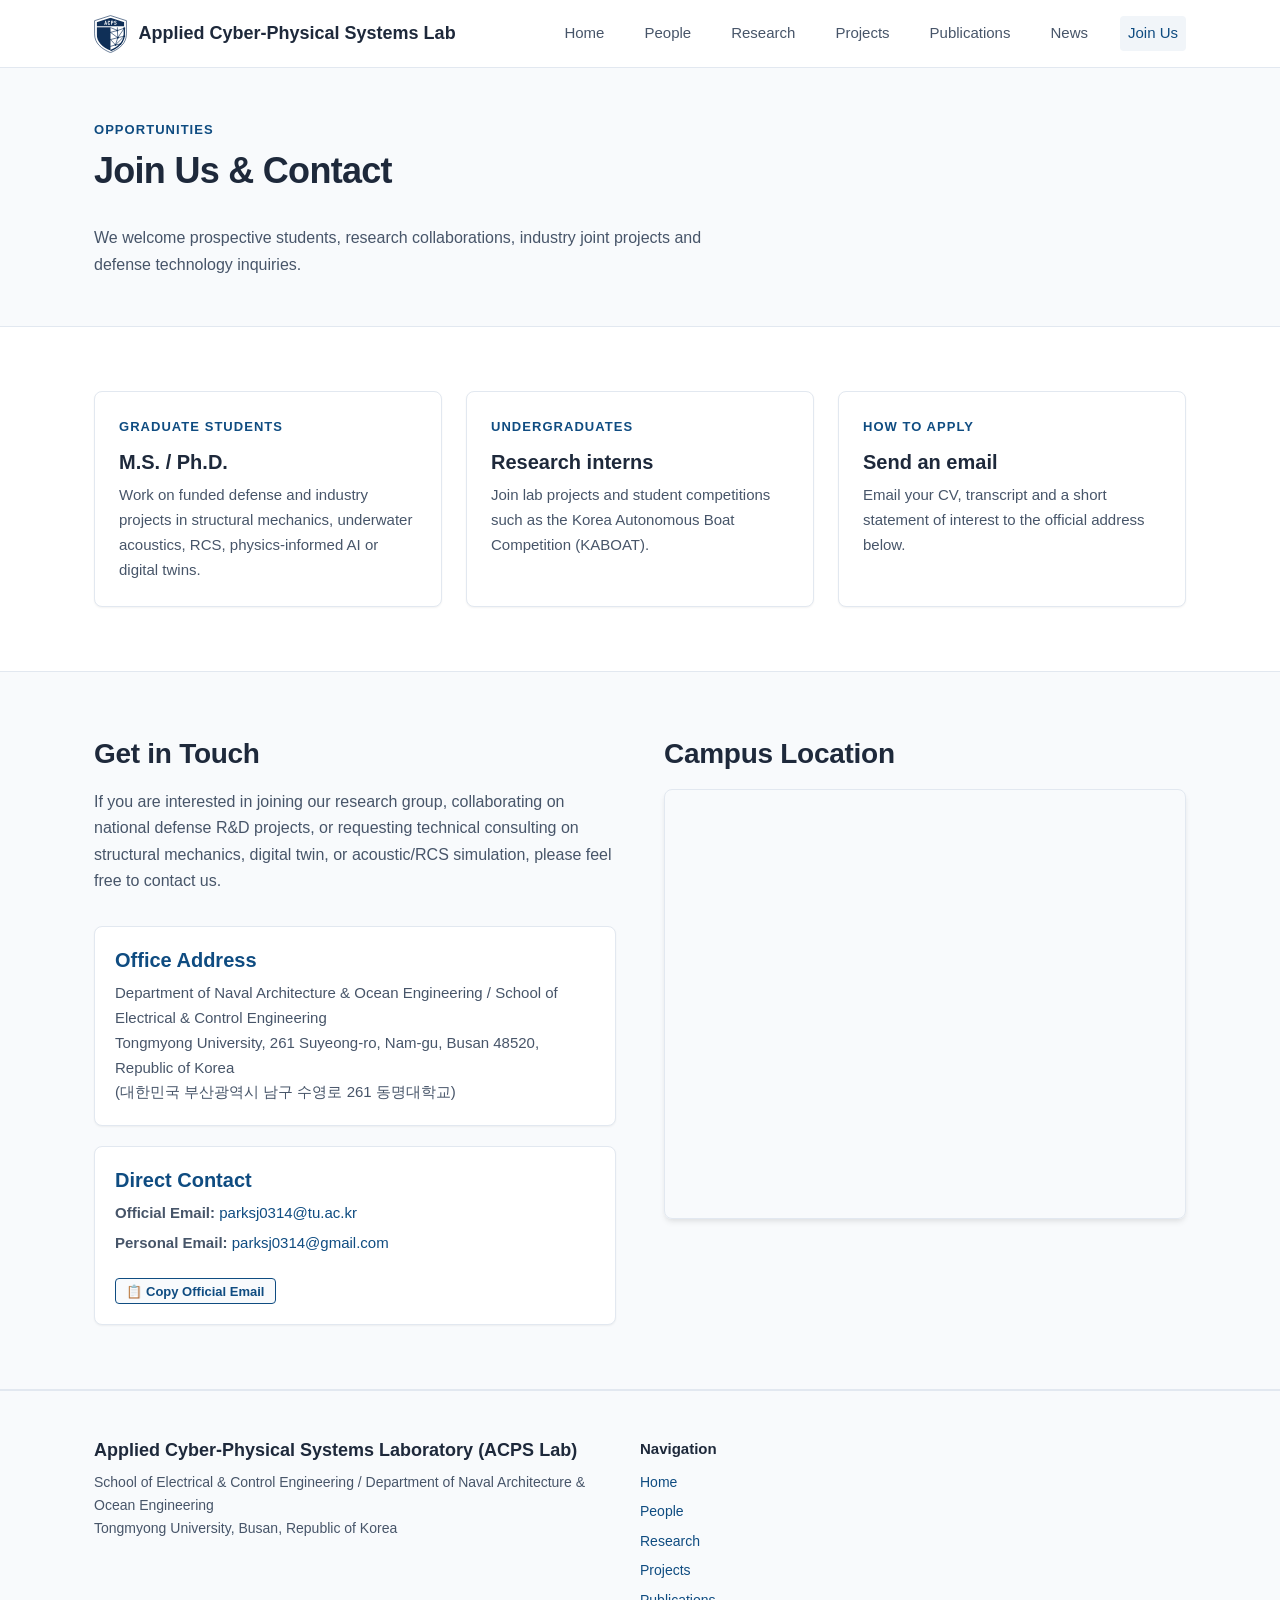
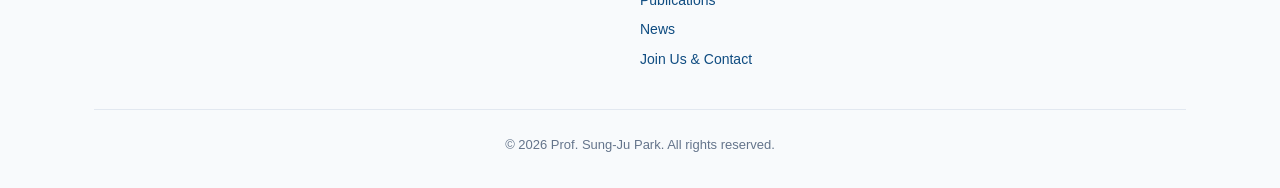
==== contact.html @ ea18226a "Logo: crest with double border and ACPS band over the solid/FE-mesh field Co-Authored-By: Claude Opu" ====
<!DOCTYPE html>
<html lang="ko">
<head>
  <meta charset="UTF-8">
  <meta name="viewport" content="width=device-width, initial-scale=1.0">
  <title>Contact & Directions — Prof. Sung-Ju Park</title>
  <meta name="description" content="Contact information, office location, and inquiry channels for Prof. Sung-Ju Park's laboratory at Tongmyong University.">
  <link rel="stylesheet" href="css/style.css">
  <link rel="icon" href="images/logo-icon.svg" type="image/svg+xml">
</head>
<body data-page="contact">

  <!-- Site Header & Nav -->
  <header class="site-head">
    <div class="site-head-inner">
      <a class="brand" href="index.html">
        <picture><source srcset="images/logo-mark-dark.svg" media="(prefers-color-scheme: dark)"><img class="brand-logo" src="images/logo-mark.svg" alt="ACPS Lab" width="33" height="38"></picture>
        <span class="brand-text">Applied Cyber-Physical Systems Lab</span>
      </a>
      <button class="nav-toggle" aria-label="Toggle navigation">&#9776;</button>
      <nav class="site-nav" aria-label="Main Navigation">
        <a href="index.html">Home</a>
        <a href="people.html">People</a>
        <a href="research.html">Research</a>
        <a href="projects.html">Projects</a>
        <a href="publications.html">Publications</a>
        <a href="news.html">News</a>
        <a href="contact.html">Join Us</a>
      </nav>
    </div>
  </header>

  <!-- Page Banner -->
  <section style="background: var(--bg-soft); padding: 3rem 0; border-bottom: 1px solid var(--rule);">
    <div class="wrap">
      <span class="section-label">Opportunities</span>
      <h1>Join Us &amp; Contact</h1>
      <p style="color: var(--ink-soft); max-width: var(--measure); margin-bottom: 0;">
        We welcome prospective students, research collaborations, industry joint projects and defense technology inquiries.
      </p>
    </div>
  </section>

  <!-- Opportunities -->
  <section class="section">
    <div class="wrap">
      <div class="grid-3">
        <div class="card" style="padding: 1.5rem;">
          <span class="section-label">Graduate students</span>
          <h3 style="margin: 0.25rem 0 0.5rem;">M.S. / Ph.D.</h3>
          <p style="color: var(--ink-soft); font-size: 0.9375rem; margin: 0;">Work on funded defense and industry projects in structural mechanics, underwater acoustics, RCS, physics-informed AI or digital twins.</p>
        </div>
        <div class="card" style="padding: 1.5rem;">
          <span class="section-label">Undergraduates</span>
          <h3 style="margin: 0.25rem 0 0.5rem;">Research interns</h3>
          <p style="color: var(--ink-soft); font-size: 0.9375rem; margin: 0;">Join lab projects and student competitions such as the Korea Autonomous Boat Competition (KABOAT).</p>
        </div>
        <div class="card" style="padding: 1.5rem;">
          <span class="section-label">How to apply</span>
          <h3 style="margin: 0.25rem 0 0.5rem;">Send an email</h3>
          <p style="color: var(--ink-soft); font-size: 0.9375rem; margin: 0;">Email your CV, transcript and a short statement of interest to the official address below.</p>
        </div>
      </div>
    </div>
  </section>

  <!-- Main Contact Information -->
  <section class="section section-tint">
    <div class="wrap">
      <div class="grid-2" style="gap: 3rem; align-items: flex-start;">
        <div>
          <h2>Get in Touch</h2>
          <p style="color: var(--ink-soft);">
            If you are interested in joining our research group, collaborating on national defense R&D projects, or requesting technical consulting on structural mechanics, digital twin, or acoustic/RCS simulation, please feel free to contact us.
          </p>

          <div style="margin-top: 2rem; display: flex; flex-direction: column; gap: 1.25rem;">
            <div class="card" style="padding: 1.25rem;">
              <h3 style="color: var(--accent); margin-bottom: 0.5rem;">Office Address</h3>
              <p style="margin-bottom: 0; color: var(--ink-soft); font-size: 0.9375rem;">
                Department of Naval Architecture & Ocean Engineering / School of Electrical & Control Engineering<br>
                Tongmyong University, 261 Suyeong-ro, Nam-gu, Busan 48520, Republic of Korea<br>
                (대한민국 부산광역시 남구 수영로 261 동명대학교)
              </p>
            </div>

            <div class="card" style="padding: 1.25rem;">
              <h3 style="color: var(--accent); margin-bottom: 0.5rem;">Direct Contact</h3>
              <p style="margin-bottom: 0.35rem; font-size: 0.9375rem; color: var(--ink-soft);">
                <strong>Official Email:</strong> <a href="mailto:parksj0314@tu.ac.kr">parksj0314@tu.ac.kr</a>
              </p>
              <p style="margin-bottom: 0.35rem; font-size: 0.9375rem; color: var(--ink-soft);">
                <strong>Personal Email:</strong> <a href="mailto:parksj0314@gmail.com">parksj0314@gmail.com</a>
              </p>
              <div class="scholar-links">
                <button type="button" class="scholar-badge copy-email-btn" data-copy-email="parksj0314@tu.ac.kr" style="cursor: pointer; border: 1px solid var(--accent); color: var(--accent) !important;">📋 Copy Official Email</button>
              </div>
            </div>
          </div>
        </div>

        <div>
          <h2>Campus Location</h2>
          <div style="border-radius: var(--radius); overflow: hidden; border: 1px solid var(--rule); box-shadow: var(--shadow);">
            <iframe title="Tongmyong University Location Map" src="https://maps.google.com/maps?q=Tongmyong%20University%2C%20Busan&output=embed" width="100%" height="420" style="border:0;" allowfullscreen="" loading="lazy" referrerpolicy="no-referrer-when-downgrade"></iframe>
          </div>
        </div>
      </div>
    </div>
  </section>

  <!-- Site Footer -->
  <footer class="site-foot">
    <div class="wrap">
      <div class="foot-inner">
        <div class="foot-brand">
          <h3>Applied Cyber-Physical Systems Laboratory (ACPS Lab)</h3>
          <p>School of Electrical & Control Engineering / Department of Naval Architecture & Ocean Engineering<br>Tongmyong University, Busan, Republic of Korea</p>
        </div>
        <div class="foot-links">
          <h4>Navigation</h4>
          <ul>
            <li><a href="index.html">Home</a></li>
            <li><a href="people.html">People</a></li>
            <li><a href="research.html">Research</a></li>
            <li><a href="projects.html">Projects</a></li>
            <li><a href="publications.html">Publications</a></li>
            <li><a href="news.html">News</a></li>
            <li><a href="contact.html">Join Us &amp; Contact</a></li>
          </ul>
        </div>
      </div>
      <div class="foot-copy">
        &copy; 2026 Prof. Sung-Ju Park. All rights reserved.
      </div>
    </div>
  </footer>

  <script src="js/main.js"></script>
</body>
</html>
---- css/style.css ----
/* ==========================================================================
   Prof. Sung-Ju Park — Academic Portfolio & Research Lab Website
   Department of Electrical & Control Engineering / Naval Architecture & Ocean Engineering
   Tongmyong University
   ========================================================================== */

:root {
  color-scheme: light dark;

  /* Typography */
  --font-sans: -apple-system, BlinkMacSystemFont, "Segoe UI", Roboto, "Helvetica Neue", "Malgun Gothic", "Noto Sans KR", sans-serif;
  --font-mono: SFMono-Regular, Consolas, "Liberation Mono", Menlo, monospace;

  /* Colors - Light Theme */
  --ink: #1e293b;
  --ink-soft: #475569;
  --ink-faint: #64748b;

  --accent: #0f4c81;        /* Oceanic Deep Navy */
  --accent-hover: #032b53;
  --accent-light: #2563eb;
  --accent-bg: #eff6ff;

  --teal: #0d9488;          /* Tech / Digital Twin Teal */
  --teal-bg: #f0fdf4;

  --gold: #d97706;          /* Award Gold */
  --gold-bg: #fffbeb;

  --bg: #ffffff;
  --bg-soft: #f8fafc;
  --bg-inset: #f1f5f9;
  --rule: #e2e8f0;

  /* Dimensions */
  --wide: 1140px;
  --measure: 72ch;
  --radius: 8px;
  --nav-h: 68px;

  /* Elevation */
  --shadow-sm: 0 1px 2px 0 rgba(0, 0, 0, 0.05);
  --shadow: 0 4px 6px -1px rgba(0, 0, 0, 0.08), 0 2px 4px -1px rgba(0, 0, 0, 0.04);
  --shadow-lg: 0 10px 15px -3px rgba(0, 0, 0, 0.1), 0 4px 6px -2px rgba(0, 0, 0, 0.05);
  --transition: all 0.2s cubic-bezier(0.4, 0, 0.2, 1);
}

@media (prefers-color-scheme: dark) {
  :root {
    --ink: #f1f5f9;
    --ink-soft: #cbd5e1;
    --ink-faint: #94a3b8;

    --accent: #38bdf8;
    --accent-hover: #7dd3fc;
    --accent-light: #60a5fa;
    --accent-bg: #0c4a6e;

    --teal: #2dd4bf;
    --teal-bg: #042f2e;

    --gold: #fbbf24;
    --gold-bg: #451a03;

    --bg: #0f172a;
    --bg-soft: #1e293b;
    --bg-inset: #334155;
    --rule: #334155;

    --shadow-sm: 0 1px 2px 0 rgba(0, 0, 0, 0.3);
    --shadow: 0 4px 6px -1px rgba(0, 0, 0, 0.3);
    --shadow-lg: 0 10px 25px -5px rgba(0, 0, 0, 0.4);
  }
}

/* Base Reset */
*, *::before, *::after { box-sizing: border-box; }
html { scroll-behavior: smooth; }

body {
  margin: 0;
  font-family: var(--font-sans);
  font-size: 1rem;
  line-height: 1.65;
  color: var(--ink);
  background-color: var(--bg);
  -webkit-font-smoothing: antialiased;
}

img, video { max-width: 100%; height: auto; display: block; }
a { color: var(--accent); text-decoration: none; transition: var(--transition); }
a:hover { color: var(--accent-hover); text-decoration: underline; }

h1, h2, h3, h4, h5, h6 {
  color: var(--ink);
  line-height: 1.3;
  margin-top: 0;
  font-weight: 700;
}

h1 { font-size: 2.25rem; letter-spacing: -0.02em; }
h2 { font-size: 1.75rem; letter-spacing: -0.01em; margin-bottom: 1rem; }
h3 { font-size: 1.25rem; margin-bottom: 0.5rem; }

p { margin-top: 0; margin-bottom: 1rem; }

/* Layout Containers */
.wrap {
  width: 100%;
  max-width: var(--wide);
  margin-left: auto;
  margin-right: auto;
  padding-left: 1.5rem;
  padding-right: 1.5rem;
}

.section {
  padding: 4rem 0;
  border-bottom: 1px solid var(--rule);
}

.section-tint {
  background-color: var(--bg-soft);
}

.section-head {
  margin-bottom: 2.5rem;
}

.section-label {
  display: inline-block;
  font-size: 0.8125rem;
  font-weight: 700;
  text-transform: uppercase;
  letter-spacing: 0.08em;
  color: var(--accent);
  margin-bottom: 0.5rem;
}

/* Header & Navigation */
.site-head {
  position: sticky;
  top: 0;
  z-index: 100;
  background-color: rgba(255, 255, 255, 0.9);
  backdrop-filter: blur(10px);
  border-bottom: 1px solid var(--rule);
  height: var(--nav-h);
  display: flex;
  align-items: center;
}

@media (prefers-color-scheme: dark) {
  .site-head {
    background-color: rgba(15, 23, 42, 0.9);
  }
}

.site-head-inner {
  display: flex;
  align-items: center;
  justify-content: space-between;
  width: 100%;
  max-width: var(--wide);
  margin: 0 auto;
  padding: 0 1.5rem;
}

.brand {
  display: flex;
  align-items: center;
  gap: 0.75rem;
  font-weight: 700;
  font-size: 1.125rem;
  color: var(--ink);

  text-decoration: none !important;
}

.brand-badge {
  background: linear-gradient(135deg, #0f4c81, #0d9488);
  color: #ffffff;
  padding: 0.2rem 0.5rem;
  border-radius: 4px;
  font-size: 0.75rem;
  font-weight: 800;
  letter-spacing: 0.05em;
}

.brand-sub {
  font-size: 0.875rem;
  color: var(--ink-soft);
  font-weight: 500;
}

.site-nav {
  display: flex;
  gap: 1.5rem;
  align-items: center;
}

.site-nav a {
  color: var(--ink-soft);
  font-weight: 500;
  font-size: 0.9375rem;
  padding: 0.35rem 0.5rem;
  border-radius: 4px;
}

.site-nav a:hover,
.site-nav a.active {
  color: var(--accent);
  background-color: var(--bg-inset);
  text-decoration: none;
}

.nav-toggle {
  display: none;
  background: none;
  border: none;
  font-size: 1.5rem;
  color: var(--ink);
  cursor: pointer;
}

/* Hero Section */
.hero {
  background: linear-gradient(135deg, #0f172a 0%, #0f4c81 50%, #032b53 100%);
  color: #ffffff;
  padding: 4.5rem 0 3.5rem;
  position: relative;
  overflow: hidden;
}

.hero-inner {
  display: grid;
  grid-template-columns: 240px 1fr;
  gap: 3rem;
  align-items: center;
}

.hero-avatar {
  width: 220px;
  height: 280px;
  border-radius: 12px;
  object-fit: cover;
  box-shadow: 0 10px 25px rgba(0,0,0,0.3);
  border: 4px solid rgba(255,255,255,0.2);
}

.hero-eyebrow {
  color: #38bdf8;
  font-weight: 600;
  font-size: 0.9375rem;
  margin-bottom: 0.5rem;
  letter-spacing: 0.03em;
}

.hero h1 {
  color: #ffffff;
  font-size: 2.5rem;
  margin-bottom: 0.5rem;
}

.hero-subtitle {
  font-size: 1.25rem;
  color: #94a3b8;
  font-weight: 500;
  margin-bottom: 1.25rem;
}

.hero-lede {
  font-size: 1.0625rem;
  color: #cbd5e1;
  line-height: 1.7;
  margin-bottom: 1.5rem;
  max-width: var(--measure);
}

.hero-tags {
  display: flex;
  flex-wrap: wrap;
  gap: 0.5rem;
  margin-bottom: 1.75rem;
}

.hero-tag {
  background: rgba(255, 255, 255, 0.12);
  color: #e2e8f0;
  border: 1px solid rgba(255, 255, 255, 0.2);
  padding: 0.25rem 0.75rem;
  border-radius: 20px;
  font-size: 0.8125rem;
  font-weight: 500;
  backdrop-filter: blur(4px);
}

/* Sponsor & Funding Wall */
.sponsor-grid {
  display: flex;
  flex-wrap: wrap;
  gap: 0.85rem;
  justify-content: center;
  align-items: center;
  margin-top: 1.5rem;
}

.sponsor-badge {
  background: var(--bg-soft);
  border: 1px solid var(--rule);
  color: var(--ink-soft);
  padding: 0.5rem 1rem;
  border-radius: 6px;
  font-size: 0.875rem;
  font-weight: 600;
  box-shadow: var(--shadow-sm);
  transition: var(--transition);
}

.sponsor-badge:hover {
  border-color: var(--accent);
  color: var(--accent);
  transform: translateY(-2px);
}

.hero-actions {
  display: flex;
  gap: 1rem;
}

/* Buttons */
.btn {
  display: inline-flex;
  align-items: center;
  gap: 0.5rem;
  background-color: var(--accent);
  color: #ffffff !important;
  font-weight: 600;
  font-size: 0.9375rem;
  padding: 0.625rem 1.25rem;
  border-radius: 6px;
  box-shadow: var(--shadow-sm);
  transition: var(--transition);
  border: none;
  cursor: pointer;
  text-decoration: none !important;
}

.btn:hover {
  background-color: var(--accent-hover);
  transform: translateY(-1px);
  box-shadow: var(--shadow);
}

.btn-teal {
  background-color: var(--teal);
}

.btn-teal:hover {
  background-color: #0f766e;
}

.btn-ghost {
  background-color: transparent;
  color: var(--ink) !important;
  border: 1px solid var(--rule);
}

.btn-ghost:hover {
  background-color: var(--bg-inset);
}

.hero .btn-ghost {
  color: #ffffff !important;
  border-color: rgba(255, 255, 255, 0.3);
}

.hero .btn-ghost:hover {
  background-color: rgba(255, 255, 255, 0.1);
}

/* Stats Counter */
.stats-grid {
  display: grid;
  grid-template-columns: repeat(4, 1fr);
  gap: 1.5rem;
  margin-top: 1rem;
}

.stat-card {
  background-color: var(--bg);
  border: 1px solid var(--rule);
  padding: 1.25rem;
  border-radius: var(--radius);
  text-align: center;
  box-shadow: var(--shadow-sm);
  transition: var(--transition);
}

.stat-card:hover {
  transform: translateY(-2px);
  box-shadow: var(--shadow);
}

.stat-val {
  font-size: 2.25rem;
  font-weight: 800;
  color: var(--accent);
  line-height: 1;
  margin-bottom: 0.5rem;
}

.stat-lbl {
  font-size: 0.875rem;
  color: var(--ink-soft);
  font-weight: 500;
}

/* Grid & Cards */
.grid-2 { display: grid; grid-template-columns: repeat(2, 1fr); gap: 1.5rem; }
.grid-3 { display: grid; grid-template-columns: repeat(3, 1fr); gap: 1.5rem; }

.card {
  background-color: var(--bg);
  border: 1px solid var(--rule);
  border-radius: var(--radius);
  overflow: hidden;
  box-shadow: var(--shadow-sm);
  transition: var(--transition);
  display: flex;
  flex-direction: column;
}

.card:hover {
  transform: translateY(-3px);
  box-shadow: var(--shadow-lg);
  border-color: var(--accent-light);
}

.card-media {
  height: 200px;
  overflow: hidden;
  background-color: var(--bg-inset);
  position: relative;
}

.card-media img {
  width: 100%;
  height: 100%;
  object-fit: cover;
  transition: transform 0.4s ease;
}

.card:hover .card-media img {
  transform: scale(1.04);
}

.card-body {
  padding: 1.5rem;
  display: flex;
  flex-direction: column;
  flex: 1;
}

.card-body h3 {
  font-size: 1.15rem;
  margin-bottom: 0.75rem;
}

.card-body p {
  color: var(--ink-soft);
  font-size: 0.9375rem;
  flex: 1;
  margin-bottom: 1rem;
}

.card-more {
  font-weight: 600;
  font-size: 0.875rem;
  color: var(--accent);
  margin-top: auto;
}

/* Badges */
.badge {
  display: inline-flex;
  align-items: center;
  gap: 0.25rem;
  padding: 0.25rem 0.6rem;
  border-radius: 4px;
  font-size: 0.75rem;
  font-weight: 700;
  letter-spacing: 0.03em;
  line-height: 1;
}

/* Journal Index Badges */
.badge-scie { background-color: #dbeafe; color: #1d4ed8; border: 1px solid #93c5fd; }
.badge-scopus { background-color: #f3e8ff; color: #6b21a8; border: 1px solid #d8b4fe; }
.badge-kci { background-color: #e0e7ff; color: #3730a3; border: 1px solid #a5b4fc; }
.badge-patent { background-color: #fef3c7; color: #92400e; border: 1px solid #fde68a; }
.badge-award { background-color: #fee2e2; color: #991b1b; border: 1px solid #fca5a5; }

/* Project Status Badges (High Contrast) */
.badge-ongoing { background-color: #dcfce7; color: #15803d; border: 1px solid #86efac; box-shadow: 0 0 0 1px rgba(34, 197, 94, 0.2); }
.badge-completed { background-color: #f1f5f9; color: #475569; border: 1px solid #cbd5e1; }

/* Project Role Badges */
.badge-pi { background-color: #fef3c7; color: #b45309; border: 1px solid #fcd34d; }
.badge-copi { background-color: #e0f2fe; color: #0369a1; border: 1px solid #7dd3fc; }
.badge-defense { background-color: #ecfdf5; color: #047857; border: 1px solid #a7f3d0; }

@media (prefers-color-scheme: dark) {
  .badge-scie { background-color: #1e3a8a; color: #bfdbfe; border-color: #2563eb; }
  .badge-scopus { background-color: #581c87; color: #e9d5ff; border-color: #7e22ce; }
  .badge-kci { background-color: #312e81; color: #c7d2fe; border-color: #4338ca; }
  .badge-patent { background-color: #78350f; color: #fde68a; border-color: #b45309; }
  .badge-award { background-color: #7f1d1d; color: #fecaca; border-color: #dc2626; }

  .badge-ongoing { background-color: #14532d; color: #86efac; border-color: #22c55e; }
  .badge-completed { background-color: #334155; color: #cbd5e1; border-color: #475569; }

  .badge-pi { background-color: #78350f; color: #fef3c7; border-color: #d97706; }
  .badge-copi { background-color: #075985; color: #e0f2fe; border-color: #0284c7; }
  .badge-defense { background-color: #064e3b; color: #a7f3d0; border-color: #059669; }
}

/* Filter Controls & Search */
.filter-bar {
  display: flex;
  flex-wrap: wrap;
  gap: 0.5rem;
  margin-bottom: 2rem;
  align-items: center;
}

.filter-btn {
  background-color: var(--bg-soft);
  border: 1px solid var(--rule);
  color: var(--ink-soft);
  font-size: 0.875rem;
  font-weight: 600;
  padding: 0.5rem 1rem;
  border-radius: 9999px;
  cursor: pointer;
  transition: var(--transition);
}

.filter-btn:hover,
.filter-btn.active {
  background-color: var(--accent);
  color: #ffffff;
  border-color: var(--accent);
}

.search-box {
  width: 100%;
  max-width: 380px;
  margin-left: auto;
  position: relative;
}

.search-input {
  width: 100%;
  padding: 0.55rem 1rem;
  border-radius: 9999px;
  border: 1px solid var(--rule);
  background-color: var(--bg);
  color: var(--ink);
  font-size: 0.875rem;
}

.search-input:focus {
  outline: none;
  border-color: var(--accent);
  box-shadow: 0 0 0 3px rgba(37, 99, 235, 0.15);
}

/* Publications List */
.pub-list {
  display: flex;
  flex-direction: column;
  gap: 1.25rem;
}

.pub-item {
  background-color: var(--bg);
  border: 1px solid var(--rule);
  border-radius: var(--radius);
  padding: 1.25rem 1.5rem;
  transition: var(--transition);
  position: relative;
}

.pub-item:hover {
  border-color: var(--accent-light);
  box-shadow: var(--shadow);
}

.pub-title {
  font-size: 1.0625rem;
  font-weight: 700;
  margin-bottom: 0.35rem;
  line-height: 1.4;
}

.pub-authors {
  font-size: 0.9375rem;
  color: var(--ink-soft);
  margin-bottom: 0.35rem;
}

.pub-authors strong {
  color: var(--accent);
  font-weight: 700;
}

.pub-journal {
  font-size: 0.875rem;
  color: var(--ink-faint);
  font-style: italic;
  display: flex;
  align-items: center;
  gap: 0.75rem;
  flex-wrap: wrap;
}

.pub-links {
  margin-top: 0.5rem;
  display: flex;
  gap: 0.75rem;
}

.pub-link {
  font-size: 0.8125rem;
  font-weight: 600;
  color: var(--accent);
  background-color: var(--bg-inset);
  padding: 0.15rem 0.5rem;
  border-radius: 4px;
}

/* Projects Table / Cards */
.project-list {
  display: flex;
  flex-direction: column;
  gap: 1rem;
}

.project-card {
  background-color: var(--bg);
  border: 1px solid var(--rule);
  border-left: 4px solid var(--accent);
  padding: 1.25rem 1.5rem;
  border-radius: var(--radius);
  transition: var(--transition);
}

.project-card:hover {
  box-shadow: var(--shadow);
}

.project-header {
  display: flex;
  justify-content: space-between;
  align-items: flex-start;
  gap: 1rem;
  margin-bottom: 0.5rem;
}

.project-title {
  font-size: 1.0625rem;
  font-weight: 700;
}

.project-meta {
  font-size: 0.875rem;
  color: var(--ink-soft);
  display: flex;
  gap: 1.5rem;
  flex-wrap: wrap;
}

/* Timeline & Profile */
.timeline {
  position: relative;
  padding-left: 1.5rem;
  border-left: 2px solid var(--rule);
  margin-top: 1.5rem;
}

.timeline-item {
  position: relative;
  margin-bottom: 1.75rem;
}

.timeline-item::before {
  content: "";
  position: absolute;
  left: calc(-1.5rem - 5px);
  top: 0.35rem;
  width: 8px;
  height: 8px;
  border-radius: 50%;
  background-color: var(--accent);
}

.timeline-date {
  font-size: 0.8125rem;
  font-weight: 700;
  color: var(--accent);
  margin-bottom: 0.25rem;
}

.timeline-title {
  font-size: 1.0625rem;
  font-weight: 700;
  margin-bottom: 0.25rem;
}

.timeline-desc {
  font-size: 0.9375rem;
  color: var(--ink-soft);
}

/* Footer */
.site-foot {
  background-color: var(--bg-soft);
  border-top: 1px solid var(--rule);
  padding: 3rem 0 2rem;
  color: var(--ink-soft);
  font-size: 0.875rem;
}

.foot-inner {
  display: grid;
  grid-template-columns: 2fr 1fr 1fr;
  gap: 2.5rem;
  margin-bottom: 2rem;
}

.foot-brand h3 {
  font-size: 1.125rem;
  margin-bottom: 0.5rem;
  color: var(--ink);
}

.foot-links h4 {
  font-size: 0.9375rem;
  margin-bottom: 0.75rem;
  color: var(--ink);
}

.foot-links ul {
  list-style: none;
  padding: 0;
  margin: 0;
}

.foot-links li {
  margin-bottom: 0.4rem;
}

.foot-copy {
  border-top: 1px solid var(--rule);
  padding-top: 1.5rem;
  text-align: center;
  color: var(--ink-faint);
  font-size: 0.8125rem;
}

/* Responsive Queries */
@media (max-width: 900px) {
  .hero-inner {
    grid-template-columns: 1fr;
    text-align: center;
    justify-items: center;
  }
  .hero-avatar {
    width: 180px;
    height: 230px;
  }
  .hero-actions {
    justify-content: center;
  }
  .stats-grid {
    grid-template-columns: repeat(2, 1fr);
  }
  .grid-2, .grid-3 {
    grid-template-columns: 1fr;
  }
  .foot-inner {
    grid-template-columns: 1fr;
  }
}

@media (max-width: 640px) {
  .site-nav {
    display: none;
    position: absolute;
    top: var(--nav-h);
    left: 0;
    width: 100%;
    background-color: var(--bg);
    border-bottom: 1px solid var(--rule);
    flex-direction: column;
    padding: 1rem 1.5rem;
    box-shadow: var(--shadow-lg);
  }
  .site-nav.open {
    display: flex;
  }
  .nav-toggle {
    display: block;
  }
  .filter-bar {
    flex-direction: column;
    align-items: stretch;
  }
  .search-box {
    max-width: 100%;
  }
}

/* Academic Profile & Scholar Badges (SMI Lab Inspired) */
.scholar-links {
  display: flex;
  flex-wrap: wrap;
  gap: 0.5rem;
  margin-top: 1rem;
}

.scholar-badge {
  display: inline-flex;
  align-items: center;
  gap: 0.35rem;
  background-color: var(--bg-soft);
  border: 1px solid var(--rule);
  color: var(--ink-soft) !important;
  font-size: 0.8125rem;
  font-weight: 600;
  padding: 0.3rem 0.65rem;
  border-radius: 4px;
  transition: var(--transition);
}

.scholar-badge:hover {
  background-color: var(--accent-bg);
  border-color: var(--accent-light);
  color: var(--accent) !important;
  text-decoration: none !important;
}

.lab-statement-box {
  background: linear-gradient(135deg, var(--bg-soft) 0%, var(--bg-inset) 100%);
  border-left: 4px solid var(--accent);
  padding: 1.5rem 1.75rem;
  border-radius: var(--radius);
  margin-bottom: 2rem;
  box-shadow: var(--shadow-sm);
}

.lab-statement-title {
  font-size: 1.125rem;
  font-weight: 700;
  color: var(--accent);
  margin-bottom: 0.5rem;
}

/* Floating Back to Top Button */
#backToTop {
  position: fixed;
  bottom: 2rem;
  right: 2rem;
  z-index: 999;
  background-color: var(--accent);
  color: #ffffff;
  border: none;
  padding: 0.6rem 1rem;
  border-radius: 30px;
  font-size: 0.875rem;
  font-weight: 700;
  cursor: pointer;
  box-shadow: 0 4px 12px rgba(0, 0, 0, 0.25);
  display: flex;
  align-items: center;
  gap: 0.35rem;
  opacity: 0;
  visibility: hidden;
  transition: opacity 0.3s ease, visibility 0.3s ease, transform 0.2s ease;
}

#backToTop.show {
  opacity: 1;
  visibility: visible;
}

#backToTop:hover {
  background-color: var(--accent-hover);
  transform: translateY(-3px);

  box-shadow: 0 6px 16px rgba(0, 0, 0, 0.35);
}

/* Copy Toast Feedback */
.copy-toast {
  position: fixed;
  bottom: 2rem;
  left: 50%;
  transform: translateX(-50%) translateY(20px);
  background-color: #0f172a;
  color: #38bdf8;
  border: 1px solid #38bdf8;
  padding: 0.6rem 1.25rem;
  border-radius: 20px;
  font-size: 0.875rem;
  font-weight: 700;
  z-index: 1000;
  opacity: 0;
  visibility: hidden;
  transition: opacity 0.25s ease, transform 0.25s ease, visibility 0.25s ease;
  box-shadow: 0 10px 25px rgba(0, 0, 0, 0.4);
}

.copy-toast.show {
  opacity: 1;
  visibility: visible;
  transform: translateX(-50%) translateY(0);
}

/* News list & data-rendered headings */
.news-list { list-style: none; padding: 0; margin: 0; }
.news-list li { padding: 0.65rem 0; border-bottom: 1px solid var(--rule); color: var(--ink-soft); line-height: 1.6; }
.news-date { display: inline-block; min-width: 5.5rem; font-weight: 600; color: var(--accent); font-variant-numeric: tabular-nums; }
.year-heading { margin: 2.5rem 0 1.25rem; color: var(--accent); font-size: 1.35rem; border-bottom: 2px solid var(--accent); padding-bottom: 0.5rem; }

/* Lab-centric hero, placeholders, research thrust cards */
.hero-lab { display: grid; grid-template-columns: 1fr 280px; gap: 3rem; align-items: center; }
.hero-lab .hero-lede { font-size: 1.125rem; }
.placeholder {
  display: flex; align-items: center; justify-content: center;
  aspect-ratio: 4 / 3; width: 100%;
  border: 2px dashed var(--rule); border-radius: var(--radius);
  background: var(--bg-soft); color: var(--ink-faint); font-size: 0.875rem;
}
.placeholder-logo { aspect-ratio: 1; border-color: rgba(255,255,255,0.3); background: rgba(255,255,255,0.06); color: #cbd5e1; }
.thrust-card { padding: 1.5rem; display: flex; flex-direction: column; gap: 0.5rem; color: inherit; }
.thrust-card h3 { font-size: 1.0625rem; margin: 0; }
.thrust-card p { color: var(--ink-soft); font-size: 0.9375rem; margin: 0; flex: 1; }
.thrust-num { font-weight: 700; color: var(--teal); font-variant-numeric: tabular-nums; }
.tag-row { display: flex; flex-wrap: wrap; gap: 0.35rem; margin-top: 0.5rem; }
.tag { font-size: 0.75rem; padding: 0.15rem 0.55rem; border-radius: 999px; background: var(--accent-bg); color: var(--accent); }
.director-card { display: flex; gap: 1.25rem; align-items: center; padding: 1.25rem; color: inherit; }
.director-card img { width: 96px; height: 128px; object-fit: cover; border-radius: var(--radius); flex-shrink: 0; }
@media (max-width: 900px) { .hero-lab { grid-template-columns: 1fr; } .placeholder-logo { display: none; } }

/* Award lists rendered from data/news.js */
.award-list { padding-left: 1.25rem; color: var(--ink-soft); margin: 0; line-height: 1.75; }
.award-list li { margin-bottom: 0.4rem; }
.award-cols { columns: 2 22rem; column-gap: 2rem; }
/* Career Milestone Summary (People page): axis positions are % of 2008–2027 */
.tr-axis-wrap { overflow-x: auto; background: var(--bg); border: 1px solid var(--rule); border-radius: var(--radius); padding: 1.25rem 1.5rem 1rem; margin-bottom: 2.5rem; }
.tr-axis-inner { position: relative; min-width: 940px; }
.tr-pins { position: relative; height: 9.5rem; }
.tr-line { position: absolute; left: 0; right: 0; top: 50%; height: 4px; margin-top: -2px; border-radius: 2px; background: linear-gradient(90deg, #64748b, var(--accent) 60%, var(--teal)); }
.tr-pin { position: absolute; display: flex; flex-direction: column; gap: 0.05rem; font-size: 0.75rem; line-height: 1.25; color: var(--ink-soft); white-space: nowrap; transform: translateX(-0.45rem); }
.tr-pin.tr-up { bottom: 50%; padding-bottom: 0.9rem; }
.tr-pin.tr-down { top: 50%; padding-top: 0.9rem; }
.tr-pin.tr-end { transform: translateX(calc(-100% + 0.45rem)); text-align: right; align-items: flex-end; }
.tr-pin::after { content: ""; position: absolute; left: 0; width: 0.9rem; height: 0.9rem; border-radius: 50%; background: var(--gold); box-shadow: 0 0 0 3px var(--bg); }
.tr-pin.tr-end::after { left: auto; right: 0; }
.tr-pin.tr-up::after { bottom: -0.45rem; }
.tr-pin.tr-down::after { top: -0.45rem; }
.tr-pin strong { color: var(--ink); font-size: 0.8125rem; }
.tr-year { font-weight: 700; color: var(--accent); font-variant-numeric: tabular-nums; }
.tr-now { position: absolute; top: calc(50% + 0.5rem); transform: translateX(-50%); font-size: 0.6875rem; font-weight: 600; color: var(--teal); }
.tr-ticks { position: relative; height: 1.25rem; border-top: 1px solid var(--rule); }
.tr-tick { position: absolute; top: 0.2rem; transform: translateX(-50%); font-size: 0.6875rem; color: var(--ink-faint); font-variant-numeric: tabular-nums; }
.tr-bands { position: relative; height: 5.6rem; margin-top: 0.4rem; }
.tr-band { position: absolute; height: 1.6rem; border-radius: 4px; display: flex; justify-content: space-between; align-items: center; gap: 0.5rem; padding: 0 0.6rem; font-size: 0.75rem; font-weight: 600; white-space: nowrap; overflow: hidden; color: #ffffff; text-decoration: none; }
.tr-band:hover { filter: brightness(1.12); color: #ffffff; }
.tr-band.tr-p1 { top: 0; background: #64748b; }
.tr-band.tr-p2 { top: 2rem; background: var(--accent); }
.tr-band.tr-p3 { top: 4rem; background: var(--teal); }
.tr-band-year { font-variant-numeric: tabular-nums; opacity: 0.85; }

/* Phase chapters: text column + figure mosaic, alternating sides */
.ph-list { display: flex; flex-direction: column; gap: 3rem; }
.ph { --ph: #64748b; display: grid; grid-template-columns: minmax(0, 5fr) minmax(0, 7fr); gap: 2.25rem; align-items: center; scroll-margin-top: calc(var(--nav-h) + 1rem); }
.ph-2 { --ph: var(--accent); }
.ph-3 { --ph: var(--teal); }
.ph-2 .ph-media { order: -1; }
.ph-text { min-width: 0; display: flex; flex-direction: column; gap: 0.75rem; }
.ph-head { display: flex; align-items: center; gap: 0.9rem; }
.ph-num { font-size: 3.25rem; line-height: 1; font-weight: 800; color: var(--ph); font-variant-numeric: tabular-nums; letter-spacing: -0.02em; }
.ph-label { font-size: 0.75rem; font-weight: 700; text-transform: uppercase; letter-spacing: 0.1em; color: var(--ph); line-height: 1.5; }
.ph-label span { color: var(--ink-faint); font-weight: 600; letter-spacing: 0.06em; }
.ph-text h3 { margin: 0; font-size: 1.45rem; line-height: 1.3; text-wrap: balance; }
.ph-ko { margin: -0.4rem 0 0; color: var(--ink-faint); font-size: 0.9rem; }
.ph-text dl { margin: 0; padding-left: 1rem; border-left: 3px solid var(--ph); display: flex; flex-direction: column; gap: 0.2rem; }
.ph-text dt { font-weight: 600; color: var(--ink); margin-top: 0.35rem; }
.ph-text dd { margin: 0; color: var(--ink-soft); font-size: 0.9375rem; line-height: 1.6; }
.ph-paper { margin: 0.25rem 0 0; display: flex; flex-direction: column; gap: 0.15rem; padding: 0.8rem 1rem; border-radius: var(--radius); background: var(--bg); border: 1px solid var(--rule); font-size: 0.875rem; line-height: 1.45; }
.ph-paper > span { font-size: 0.6875rem; font-weight: 700; text-transform: uppercase; letter-spacing: 0.1em; color: var(--ph); }
.ph-paper em { font-style: normal; color: var(--ink-faint); font-size: 0.8125rem; }
.ph-media { display: grid; grid-template-columns: repeat(3, minmax(0, 1fr)); grid-auto-rows: 8.5rem; gap: 0.6rem; }
.ph-tile { position: relative; display: block; overflow: hidden; border-radius: 10px; border: 1px solid var(--rule); background: #0b1220; }
.ph-tile.ph-hero { grid-column: span 2; grid-row: span 2; }
.ph-tile.ph-wide { grid-column: span 2; }
.ph-tile img { display: block; width: 100%; height: 100%; object-fit: cover; transition: transform 0.4s ease; }
.ph-tile.ph-plot { background: #ffffff; }
.ph-tile.ph-plot img { object-fit: contain; padding: 0.5rem 0.5rem 2.3rem; }
.ph-tile:hover img { transform: scale(1.04); }
.ph-cap { position: absolute; left: 0.45rem; bottom: 0.45rem; max-width: calc(100% - 0.9rem); padding: 0.15rem 0.55rem; border-radius: 8px; font-size: 0.6875rem; font-weight: 600; line-height: 1.4;
          color: #ffffff; background: rgba(15, 23, 42, 0.78); }
.ph-tile::before { content: ""; position: absolute; inset: 0 auto auto 0; width: 100%; height: 3px; background: var(--ph); z-index: 1; opacity: 0; transition: opacity 0.2s; }
.ph-tile:hover::before, .ph-tile:focus-visible::before { opacity: 1; }
@media (prefers-reduced-motion: reduce) { .ph-tile img { transition: none; } .ph-tile:hover img { transform: none; } }
@media (max-width: 960px) {
  .ph { grid-template-columns: minmax(0, 1fr); gap: 1.25rem; }
  .ph-2 .ph-media { order: 0; }
  .ph-media { grid-auto-rows: 7rem; }
}

/* Research thrusts (research.html) and compact phase cards (people.html) */
.th .ph { align-items: start; }
.ph-flip .ph-media { order: -1; }
.th-title { margin: 0; font-size: 1.6rem; line-height: 1.25; text-wrap: balance; }
.th-lead { margin: 0; color: var(--ink); line-height: 1.65; }
.th-focus { margin: 0; padding-left: 1.1rem; color: var(--ink-soft); font-size: 0.9375rem; line-height: 1.6; display: flex; flex-direction: column; gap: 0.3rem; }
.ph-tile.ph-tall { grid-row: span 2; }
.th-out { margin-top: 2rem; display: grid; grid-template-columns: repeat(2, minmax(0, 1fr)); gap: 1.5rem; padding-top: 1.5rem; border-top: 2px solid var(--ph); }
.th-out h3 { margin: 0 0 0.75rem; font-size: 0.8125rem; text-transform: uppercase; letter-spacing: 0.08em; color: var(--ph); }
.th-out h3 span { color: var(--ink-faint); font-weight: 600; margin-left: 0.35rem; }
.th-list { margin: 0; padding-left: 1.2rem; display: flex; flex-direction: column; gap: 0.6rem; font-size: 0.875rem; line-height: 1.5; color: var(--ink-soft); }
.th-list .meta { display: block; color: var(--ink-faint); font-size: 0.8125rem; }
.th-list .badge { margin-right: 0.35rem; }
@media (max-width: 960px) { .ph-flip .ph-media { order: 0; } .th-out { grid-template-columns: minmax(0, 1fr); } }
.pc-list { display: grid; grid-template-columns: repeat(3, minmax(0, 1fr)); gap: 1.25rem; }
.pc { display: flex; flex-direction: column; background: var(--bg); border: 1px solid var(--rule); border-top: 4px solid var(--ph); border-radius: var(--radius); overflow: hidden; scroll-margin-top: calc(var(--nav-h) + 1rem); }
.pc-fig .ph-tile { border: 0; border-radius: 0; height: 11rem; }
.pc-fig .ph-cap { display: none; }
.pc-body { padding: 1.1rem 1.25rem 1.25rem; display: flex; flex-direction: column; gap: 0.45rem; }
.pc-body h3 { margin: 0; font-size: 1.05rem; line-height: 1.35; }
.pc-body p { margin: 0; color: var(--ink-soft); font-size: 0.9rem; line-height: 1.55; }
.pc-body .ph-ko { margin: 0; }
.pc-links { display: flex; flex-wrap: wrap; gap: 0.35rem 1rem; margin-top: 0.35rem !important; font-weight: 600; font-size: 0.875rem !important; }
@media (max-width: 960px) { .pc-list { grid-template-columns: minmax(0, 1fr); } }

/* Lab logo */
.brand-logo { height: 38px; width: auto; display: block; }
.hero-logo { max-width: 300px; }
.hero-logo img { display: block; width: 100%; height: auto; }
@media (max-width: 900px) { .hero-logo { max-width: 360px; } }
.site-nav a { white-space: nowrap; }
@media (max-width: 1100px) { .brand-text { display: none; } }
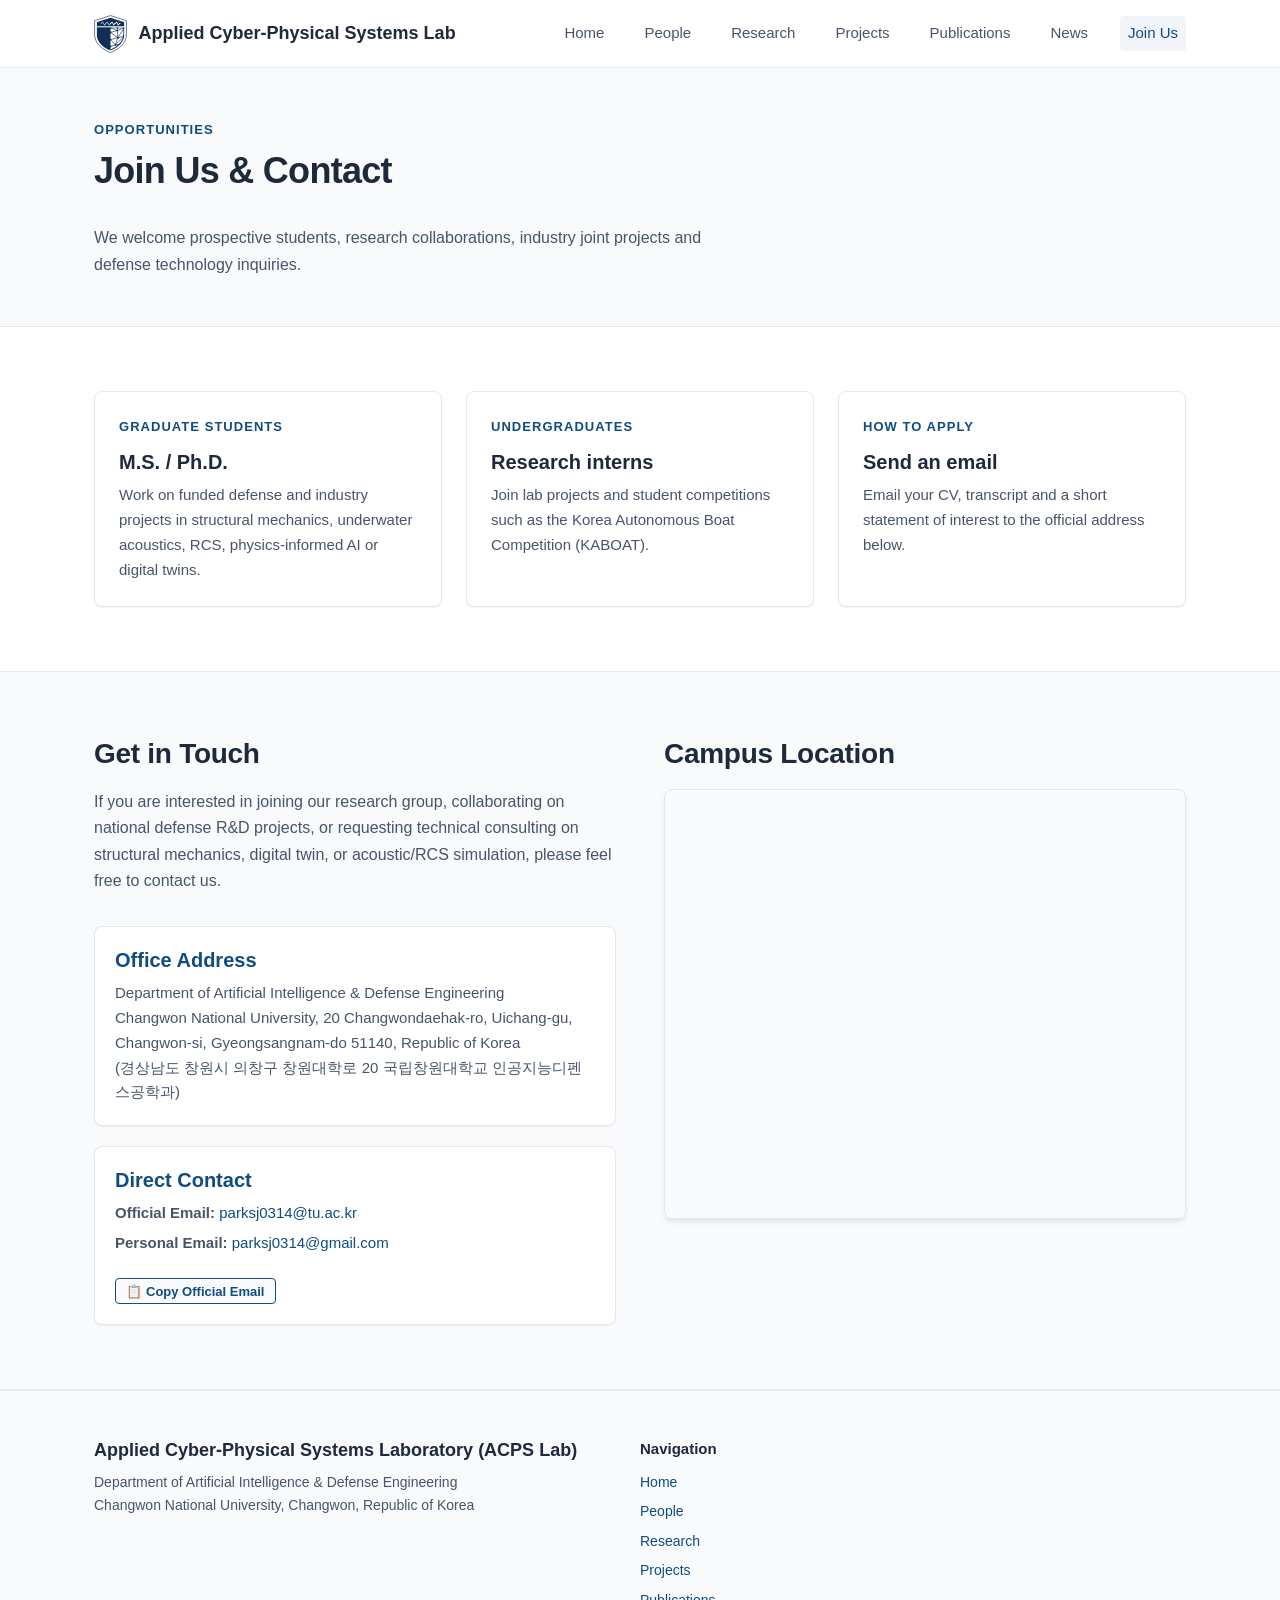
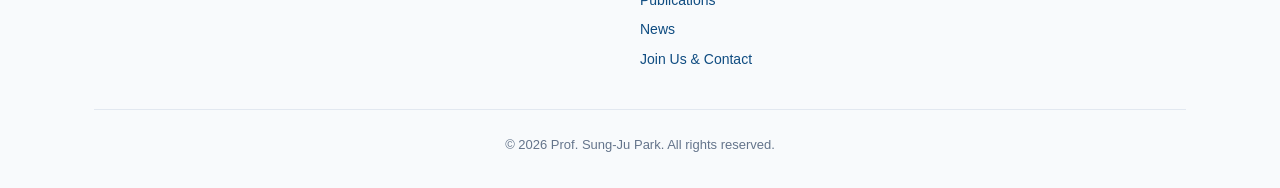
==== commit 9bb6bbc0: "Affiliation: Dept. of Artificial Intelligence & Defense Engineering, Changwon National University - " ====
--- a/contact.html
+++ b/contact.html
@@ -4,7 +4,7 @@
   <meta charset="UTF-8">
   <meta name="viewport" content="width=device-width, initial-scale=1.0">
   <title>Contact & Directions — Prof. Sung-Ju Park</title>
-  <meta name="description" content="Contact information, office location, and inquiry channels for Prof. Sung-Ju Park's laboratory at Tongmyong University.">
+  <meta name="description" content="Contact information, office location, and inquiry channels for Prof. Sung-Ju Park's laboratory at Changwon National University.">
   <link rel="stylesheet" href="css/style.css">
   <link rel="icon" href="images/logo-icon.svg" type="image/svg+xml">
 </head>
@@ -78,9 +78,9 @@
             <div class="card" style="padding: 1.25rem;">
               <h3 style="color: var(--accent); margin-bottom: 0.5rem;">Office Address</h3>
               <p style="margin-bottom: 0; color: var(--ink-soft); font-size: 0.9375rem;">
-                Department of Naval Architecture & Ocean Engineering / School of Electrical & Control Engineering<br>
-                Tongmyong University, 261 Suyeong-ro, Nam-gu, Busan 48520, Republic of Korea<br>
-                (대한민국 부산광역시 남구 수영로 261 동명대학교)
+                Department of Artificial Intelligence &amp; Defense Engineering<br>
+                Changwon National University, 20 Changwondaehak-ro, Uichang-gu, Changwon-si, Gyeongsangnam-do 51140, Republic of Korea<br>
+                (경상남도 창원시 의창구 창원대학로 20 국립창원대학교 인공지능디펜스공학과)
               </p>
             </div>
 
@@ -102,7 +102,7 @@
         <div>
           <h2>Campus Location</h2>
           <div style="border-radius: var(--radius); overflow: hidden; border: 1px solid var(--rule); box-shadow: var(--shadow);">
-            <iframe title="Tongmyong University Location Map" src="https://maps.google.com/maps?q=Tongmyong%20University%2C%20Busan&output=embed" width="100%" height="420" style="border:0;" allowfullscreen="" loading="lazy" referrerpolicy="no-referrer-when-downgrade"></iframe>
+            <iframe title="Changwon National University location map" src="https://maps.google.com/maps?q=Changwon%20National%20University&output=embed" width="100%" height="420" style="border:0;" allowfullscreen="" loading="lazy" referrerpolicy="no-referrer-when-downgrade"></iframe>
           </div>
         </div>
       </div>
@@ -115,7 +115,7 @@
       <div class="foot-inner">
         <div class="foot-brand">
           <h3>Applied Cyber-Physical Systems Laboratory (ACPS Lab)</h3>
-          <p>School of Electrical & Control Engineering / Department of Naval Architecture & Ocean Engineering<br>Tongmyong University, Busan, Republic of Korea</p>
+          <p>Department of Artificial Intelligence &amp; Defense Engineering<br>Changwon National University, Changwon, Republic of Korea</p>
         </div>
         <div class="foot-links">
           <h4>Navigation</h4>
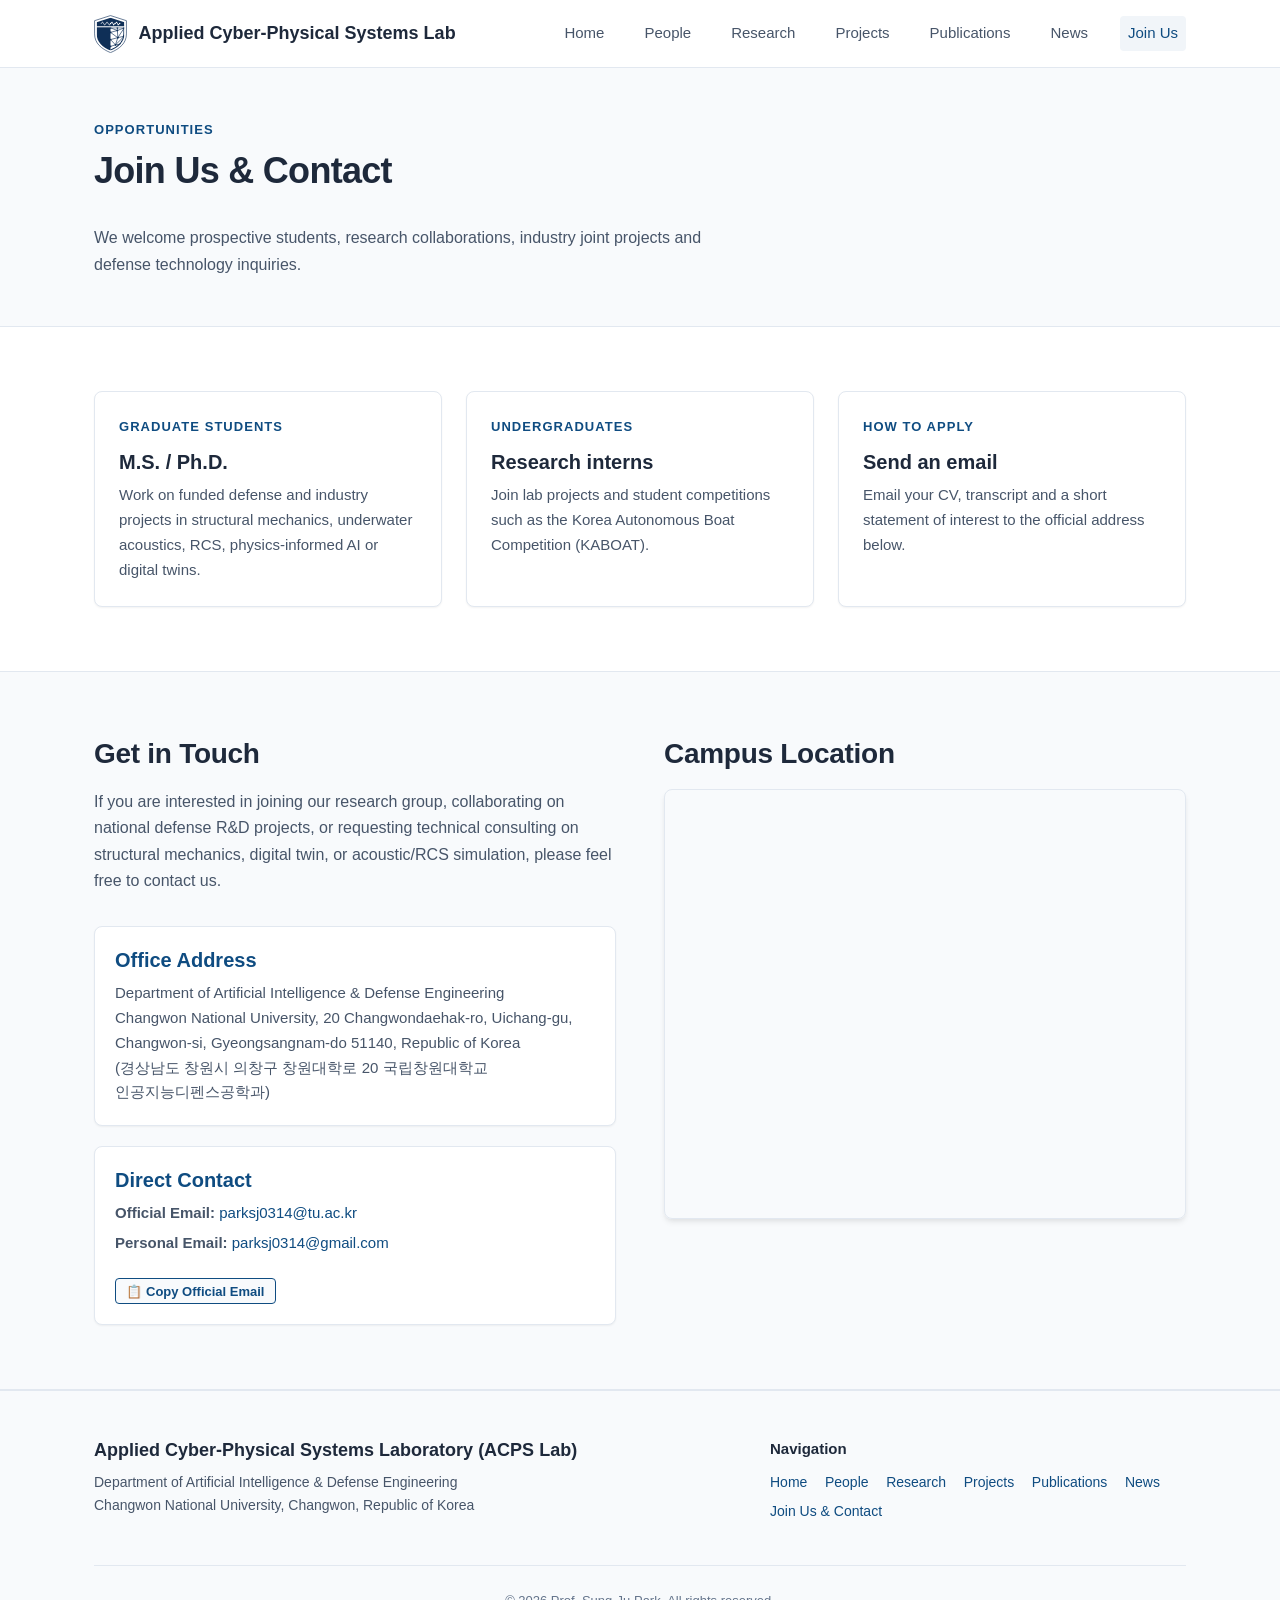
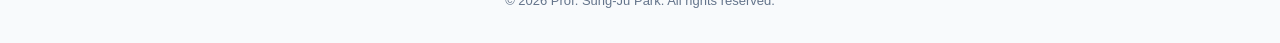
==== commit d0b05cbc: "Link previews: Open Graph tags with a logo share image (no portrait), apple-touch-icon Co-Authored-B" ====
--- a/contact.html
+++ b/contact.html
@@ -6,6 +6,20 @@
   <title>Contact & Directions — Prof. Sung-Ju Park</title>
   <meta name="description" content="Contact information, office location, and inquiry channels for Prof. Sung-Ju Park's laboratory at Changwon National University.">
   <link rel="stylesheet" href="css/style.css">
+  <!-- Link previews (KakaoTalk, Slack, social media) -->
+  <meta property="og:type" content="website">
+  <meta property="og:site_name" content="ACPS Lab">
+  <meta property="og:title" content="Contact &amp; Directions — Prof. Sung-Ju Park">
+  <meta property="og:description" content="Contact information, office location, and inquiry channels for Prof. Sung-Ju Park&#x27;s laboratory at Changwon National University.">
+  <meta property="og:url" content="https://acps-lab-cwnu.github.io/contact.html">
+  <meta property="og:image" content="https://acps-lab-cwnu.github.io/images/og-image.png">
+  <meta property="og:image:width" content="1200">
+  <meta property="og:image:height" content="630">
+  <meta property="og:image:alt" content="ACPS Lab logo">
+  <meta property="og:locale" content="en_US">
+  <meta name="twitter:card" content="summary_large_image">
+  <meta name="twitter:image" content="https://acps-lab-cwnu.github.io/images/og-image.png">
+  <link rel="apple-touch-icon" href="images/apple-touch-icon.png">
   <link rel="icon" href="images/logo-icon.svg" type="image/svg+xml">
 </head>
 <body data-page="contact">
--- a/css/style.css
+++ b/css/style.css
@@ -930,7 +930,7 @@
 
 /* News list & data-rendered headings */
 .news-list { list-style: none; padding: 0; margin: 0; }
-.news-list li { padding: 0.65rem 0; border-bottom: 1px solid var(--rule); color: var(--ink-soft); line-height: 1.6; }
+.news-list li { display: grid; grid-template-columns: 4.75rem 7.25rem minmax(0, 1fr); gap: 0.75rem; align-items: baseline; padding: 0.7rem 0; border-bottom: 1px solid var(--rule); color: var(--ink-soft); line-height: 1.6; }
 .news-date { display: inline-block; min-width: 5.5rem; font-weight: 600; color: var(--accent); font-variant-numeric: tabular-nums; }
 .year-heading { margin: 2.5rem 0 1.25rem; color: var(--accent); font-size: 1.35rem; border-bottom: 2px solid var(--accent); padding-bottom: 0.5rem; }
 
@@ -1047,6 +1047,40 @@
 .pc-links { display: flex; flex-wrap: wrap; gap: 0.35rem 1rem; margin-top: 0.35rem !important; font-weight: 600; font-size: 0.875rem !important; }
 @media (max-width: 960px) { .pc-list { grid-template-columns: minmax(0, 1fr); } }
 
+/* Professional service list (People): one row per role */
+.svc { list-style: none; margin: 0; padding: 0; border-top: 1px solid var(--rule); }
+.svc li { display: grid; grid-template-columns: 10.5rem minmax(0, 1fr) auto; gap: 1.25rem; align-items: baseline; padding: 0.7rem 0.25rem; border-bottom: 1px solid var(--rule); }
+.svc-date { font-variant-numeric: tabular-nums; font-weight: 600; color: var(--accent); white-space: nowrap; font-size: 0.9rem; }
+.svc-role { color: var(--ink); }
+.svc-org { color: var(--ink-faint); font-size: 0.9rem; white-space: nowrap; text-align: right; }
+@media (max-width: 700px) { .svc li { grid-template-columns: minmax(0, 1fr); gap: 0.15rem; } .svc-org { text-align: left; } }
+
+/* Readability pass */
+body { word-break: keep-all; overflow-wrap: break-word; }          /* Korean wraps between words, not inside them */
+.hero-ko { margin: -0.25rem 0 1rem; color: #94a3b8; font-size: 1.05rem; letter-spacing: 0.04em; }
+.news-type .badge { white-space: nowrap; }
+@media (max-width: 640px) { .news-list li { grid-template-columns: auto 1fr; } .news-list .news-text { grid-column: 1 / -1; } }
+.director-card { flex-direction: row; }
+.ph-tile.ph-full { grid-column: 1 / -1; }
+.pc-body .ph-label span { display: block; margin-top: 0.1rem; }
+.pub-item { padding: 0.85rem 1.1rem; }
+.pub-item + .pub-item { margin-top: -1px; }
+.project-card { padding: 0.95rem 1.25rem; }
+.jump { display: flex; flex-wrap: wrap; gap: 0.5rem; margin-bottom: 1.5rem; }
+.jump a { padding: 0.35rem 0.8rem; border: 1px solid var(--rule); border-radius: 999px; font-size: 0.8125rem; font-weight: 600; color: var(--ink-soft); background: var(--bg); }
+.jump a span { color: var(--accent); margin-left: 0.25rem; font-variant-numeric: tabular-nums; }
+.jump a:hover { border-color: var(--accent); color: var(--accent); }
+.year-block { scroll-margin-top: calc(var(--nav-h) + 1rem); }
+#journal { scroll-margin-top: calc(var(--nav-h) + 1rem); }
+.foot-inner { grid-template-columns: minmax(0, 1fr) auto; align-items: start; }
+.foot-links ul { display: flex; flex-wrap: wrap; gap: 0.35rem 1.1rem; max-width: 26rem; }
+.foot-links li { margin: 0; }
+@media (max-width: 760px) { .foot-inner { grid-template-columns: minmax(0, 1fr); } }
+
+.bio-grid { display: grid; grid-template-columns: 240px minmax(0, 1fr); gap: 3rem; align-items: start; }
+@media (max-width: 760px) { .bio-grid { grid-template-columns: minmax(0, 1fr); gap: 1.5rem; } .bio-grid > img { max-width: 200px !important; } }
+.card > .btn { align-self: flex-start; }
+
 /* Lab logo */
 .brand-logo { height: 38px; width: auto; display: block; }
 .hero-logo { max-width: 300px; }
@@ -1054,3 +1088,4 @@
 @media (max-width: 900px) { .hero-logo { max-width: 360px; } }
 .site-nav a { white-space: nowrap; }
 @media (max-width: 1100px) { .brand-text { display: none; } }
+.news-list .news-date { min-width: 0; }
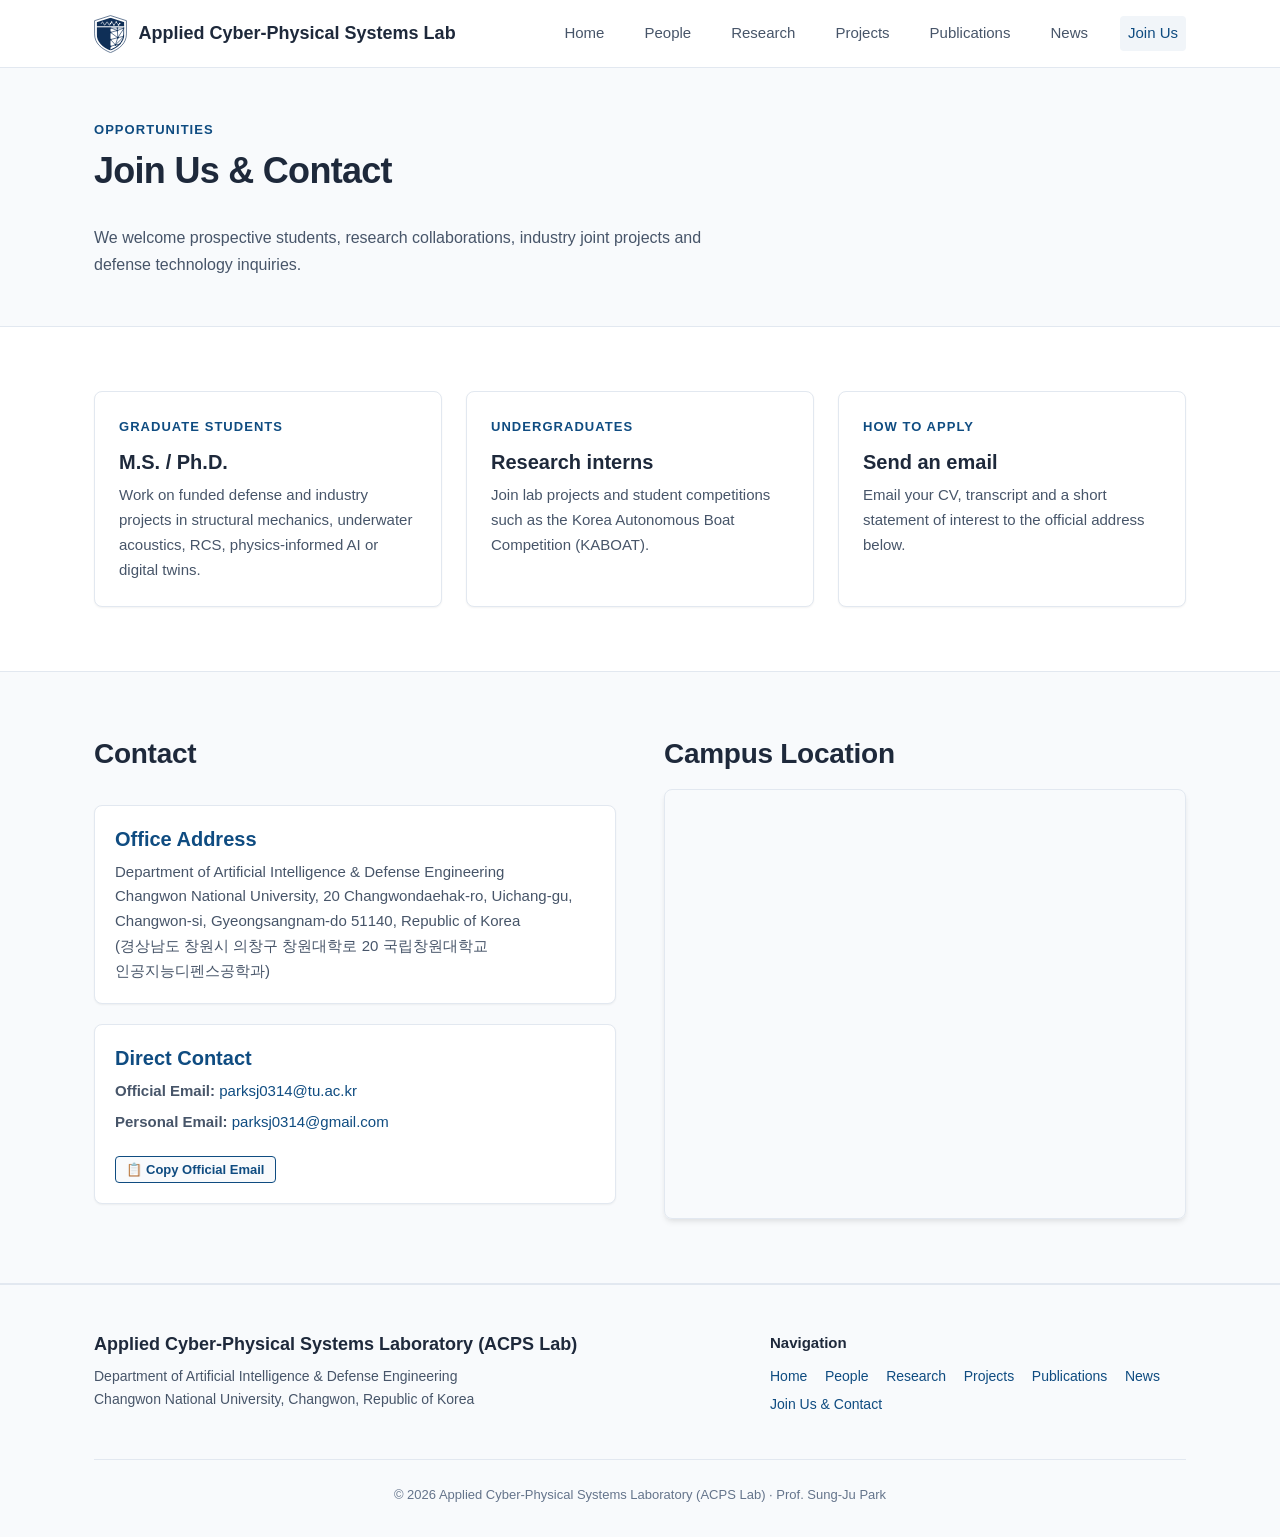
==== commit 1beb9ec0: "Proofreading and consistency pass - page titles/og titles in one pattern; descriptions match what ea" ====
--- a/contact.html
+++ b/contact.html
@@ -3,14 +3,14 @@
 <head>
   <meta charset="UTF-8">
   <meta name="viewport" content="width=device-width, initial-scale=1.0">
-  <title>Contact & Directions — Prof. Sung-Ju Park</title>
-  <meta name="description" content="Contact information, office location, and inquiry channels for Prof. Sung-Ju Park's laboratory at Changwon National University.">
-  <link rel="stylesheet" href="css/style.css">
+  <title>Join Us &amp; Contact — ACPS Lab | Changwon National University</title>
+  <meta name="description" content="Graduate and undergraduate opportunities, office address and contact details of the ACPS Lab, Changwon National University.">
+  <link rel="stylesheet" href="css/style.css?v=20261015a">
   <!-- Link previews (KakaoTalk, Slack, social media) -->
   <meta property="og:type" content="website">
   <meta property="og:site_name" content="ACPS Lab">
-  <meta property="og:title" content="Contact &amp; Directions — Prof. Sung-Ju Park">
-  <meta property="og:description" content="Contact information, office location, and inquiry channels for Prof. Sung-Ju Park&#x27;s laboratory at Changwon National University.">
+  <meta property="og:title" content="Join Us &amp; Contact — ACPS Lab | Changwon National University">
+  <meta property="og:description" content="Graduate and undergraduate opportunities, office address and contact details of the ACPS Lab, Changwon National University.">
   <meta property="og:url" content="https://acps-lab-cwnu.github.io/contact.html">
   <meta property="og:image" content="https://acps-lab-cwnu.github.io/images/og-image.png">
   <meta property="og:image:width" content="1200">
@@ -83,10 +83,7 @@
     <div class="wrap">
       <div class="grid-2" style="gap: 3rem; align-items: flex-start;">
         <div>
-          <h2>Get in Touch</h2>
-          <p style="color: var(--ink-soft);">
-            If you are interested in joining our research group, collaborating on national defense R&D projects, or requesting technical consulting on structural mechanics, digital twin, or acoustic/RCS simulation, please feel free to contact us.
-          </p>
+          <h2>Contact</h2>
 
           <div style="margin-top: 2rem; display: flex; flex-direction: column; gap: 1.25rem;">
             <div class="card" style="padding: 1.25rem;">
@@ -145,11 +142,11 @@
         </div>
       </div>
       <div class="foot-copy">
-        &copy; 2026 Prof. Sung-Ju Park. All rights reserved.
+        &copy; 2026 Applied Cyber-Physical Systems Laboratory (ACPS Lab) · Prof. Sung-Ju Park
       </div>
     </div>
   </footer>
 
-  <script src="js/main.js"></script>
+  <script src="js/main.js?v=20261015a"></script>
 </body>
 </html>
--- a/css/style.css
+++ b/css/style.css
@@ -497,7 +497,7 @@
 /* Journal Index Badges */
 .badge-scie { background-color: #dbeafe; color: #1d4ed8; border: 1px solid #93c5fd; }
 .badge-scopus { background-color: #f3e8ff; color: #6b21a8; border: 1px solid #d8b4fe; }
-.badge-kci { background-color: #e0e7ff; color: #3730a3; border: 1px solid #a5b4fc; }
+.badge-kci { background-color: #ccfbf1; color: #0f766e; border: 1px solid #5eead4; }
 .badge-patent { background-color: #fef3c7; color: #92400e; border: 1px solid #fde68a; }
 .badge-award { background-color: #fee2e2; color: #991b1b; border: 1px solid #fca5a5; }
 
@@ -513,7 +513,7 @@
 @media (prefers-color-scheme: dark) {
   .badge-scie { background-color: #1e3a8a; color: #bfdbfe; border-color: #2563eb; }
   .badge-scopus { background-color: #581c87; color: #e9d5ff; border-color: #7e22ce; }
-  .badge-kci { background-color: #312e81; color: #c7d2fe; border-color: #4338ca; }
+  .badge-kci { background-color: #134e4a; color: #99f6e4; border-color: #14b8a6; }
   .badge-patent { background-color: #78350f; color: #fde68a; border-color: #b45309; }
   .badge-award { background-color: #7f1d1d; color: #fecaca; border-color: #dc2626; }
 
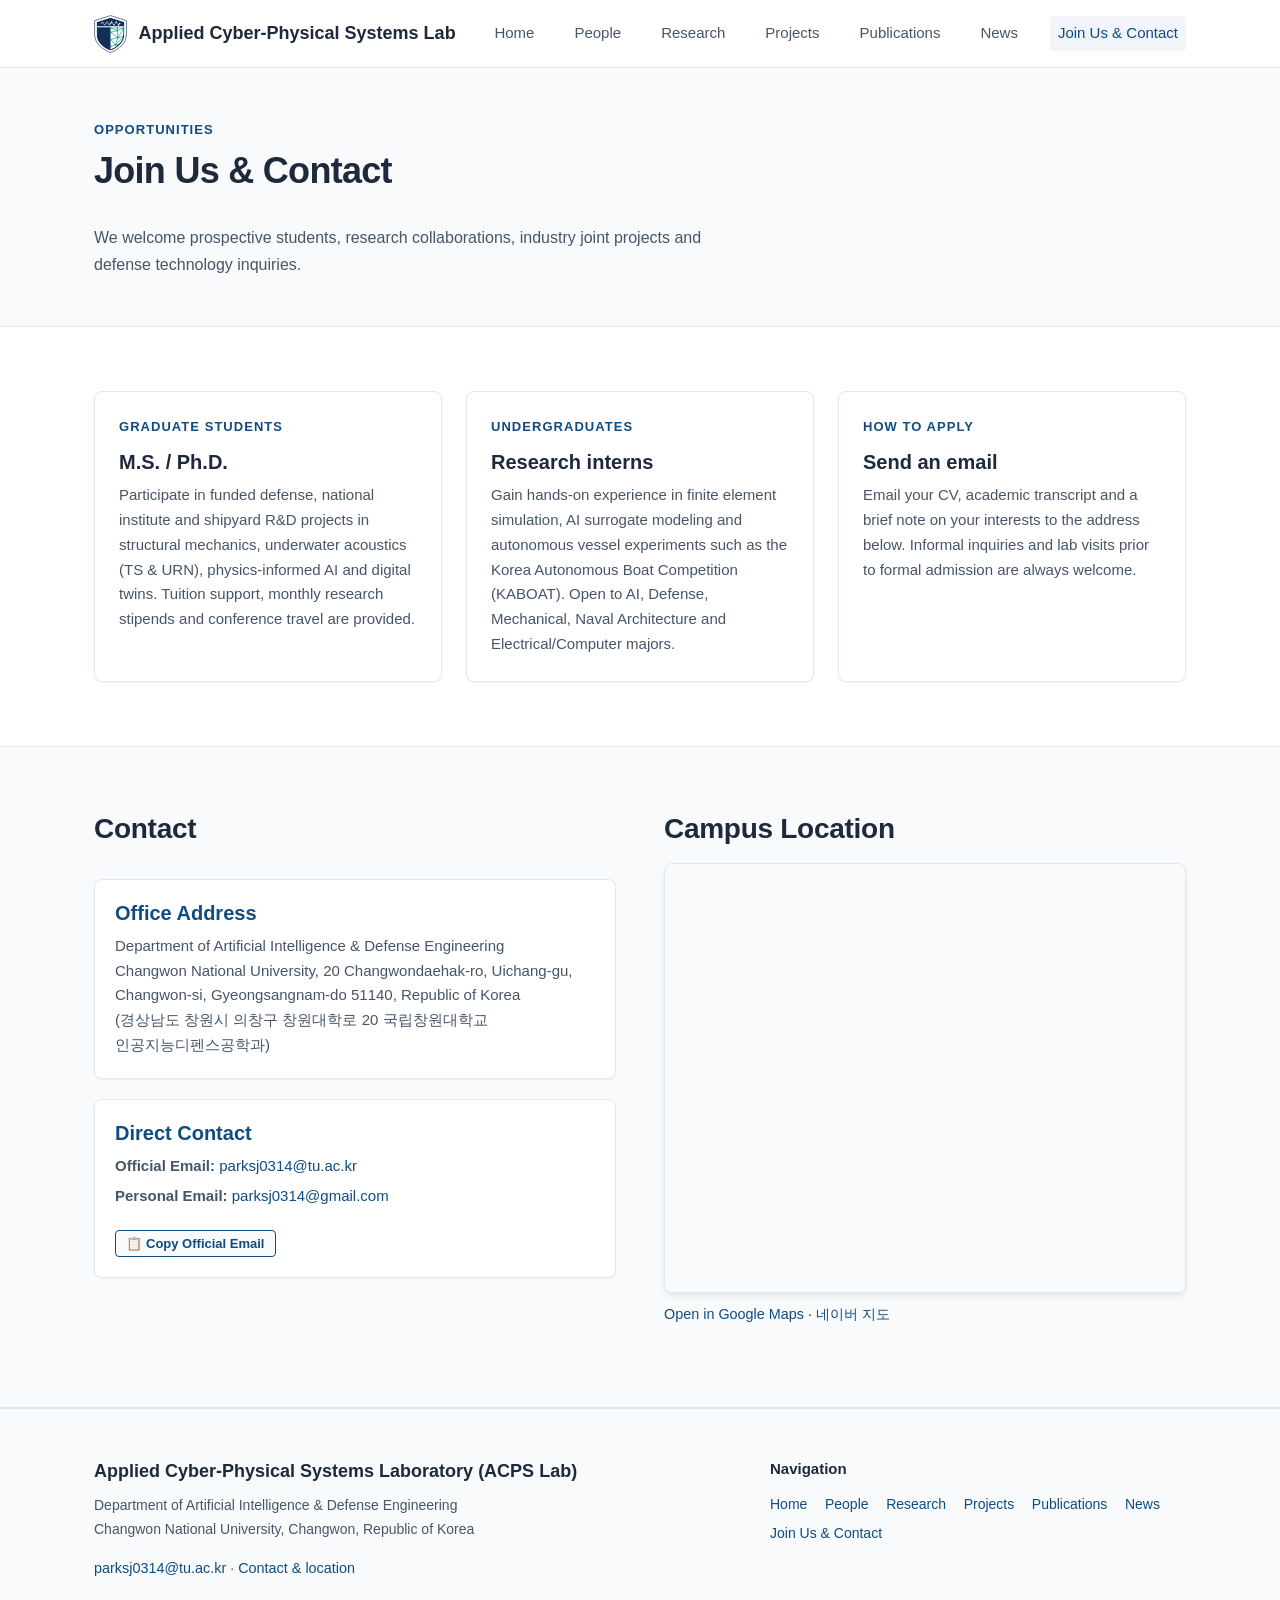
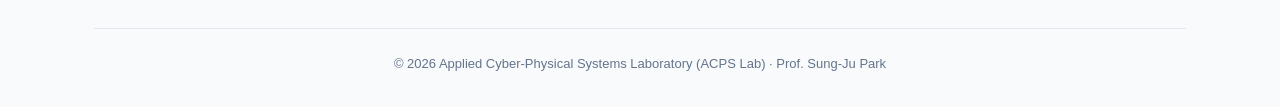
==== commit ff5b91ae: "Update ACPS Lab website: 3 research thrusts, CWNU baseline, refined visuals & UI" ====
--- a/contact.html
+++ b/contact.html
@@ -1,17 +1,18 @@
 <!DOCTYPE html>
-<html lang="ko">
+<html lang="en">
 <head>
   <meta charset="UTF-8">
   <meta name="viewport" content="width=device-width, initial-scale=1.0">
   <title>Join Us &amp; Contact — ACPS Lab | Changwon National University</title>
   <meta name="description" content="Graduate and undergraduate opportunities, office address and contact details of the ACPS Lab, Changwon National University.">
-  <link rel="stylesheet" href="css/style.css?v=20261015a">
+  <link rel="stylesheet" href="css/style.css?v=20261102a">
   <!-- Link previews (KakaoTalk, Slack, social media) -->
   <meta property="og:type" content="website">
   <meta property="og:site_name" content="ACPS Lab">
   <meta property="og:title" content="Join Us &amp; Contact — ACPS Lab | Changwon National University">
   <meta property="og:description" content="Graduate and undergraduate opportunities, office address and contact details of the ACPS Lab, Changwon National University.">
   <meta property="og:url" content="https://acps-lab-cwnu.github.io/contact.html">
+  <link rel="canonical" href="https://acps-lab-cwnu.github.io/contact.html">
   <meta property="og:image" content="https://acps-lab-cwnu.github.io/images/og-image.png">
   <meta property="og:image:width" content="1200">
   <meta property="og:image:height" content="630">
@@ -29,17 +30,17 @@
     <div class="site-head-inner">
       <a class="brand" href="index.html">
         <picture><source srcset="images/logo-mark-dark.svg" media="(prefers-color-scheme: dark)"><img class="brand-logo" src="images/logo-mark.svg" alt="ACPS Lab" width="33" height="38"></picture>
-        <span class="brand-text">Applied Cyber-Physical Systems Lab</span>
+        <span class="brand-text">Applied Cyber-Physical Systems Lab</span><span class="brand-short">ACPS Lab</span>
       </a>
-      <button class="nav-toggle" aria-label="Toggle navigation">&#9776;</button>
-      <nav class="site-nav" aria-label="Main Navigation">
+      <button class="nav-toggle" aria-label="Open menu" aria-expanded="false" aria-controls="site-nav">&#9776;</button>
+      <nav class="site-nav" id="site-nav" aria-label="Main navigation">
         <a href="index.html">Home</a>
         <a href="people.html">People</a>
         <a href="research.html">Research</a>
         <a href="projects.html">Projects</a>
         <a href="publications.html">Publications</a>
         <a href="news.html">News</a>
-        <a href="contact.html">Join Us</a>
+        <a href="contact.html">Join Us &amp; Contact</a>
       </nav>
     </div>
   </header>
@@ -58,21 +59,22 @@
   <!-- Opportunities -->
   <section class="section">
     <div class="wrap">
+      <h2 class="sr-only">Opportunities</h2>
       <div class="grid-3">
         <div class="card" style="padding: 1.5rem;">
           <span class="section-label">Graduate students</span>
           <h3 style="margin: 0.25rem 0 0.5rem;">M.S. / Ph.D.</h3>
-          <p style="color: var(--ink-soft); font-size: 0.9375rem; margin: 0;">Work on funded defense and industry projects in structural mechanics, underwater acoustics, RCS, physics-informed AI or digital twins.</p>
+          <p style="color: var(--ink-soft); font-size: 0.9375rem; margin: 0;">Participate in funded defense, national institute and shipyard R&amp;D projects in structural mechanics, underwater acoustics (TS &amp; URN), physics-informed AI and digital twins. Tuition support, monthly research stipends and conference travel are provided.</p>
         </div>
         <div class="card" style="padding: 1.5rem;">
           <span class="section-label">Undergraduates</span>
           <h3 style="margin: 0.25rem 0 0.5rem;">Research interns</h3>
-          <p style="color: var(--ink-soft); font-size: 0.9375rem; margin: 0;">Join lab projects and student competitions such as the Korea Autonomous Boat Competition (KABOAT).</p>
+          <p style="color: var(--ink-soft); font-size: 0.9375rem; margin: 0;">Gain hands-on experience in finite element simulation, AI surrogate modeling and autonomous vessel experiments such as the Korea Autonomous Boat Competition (KABOAT). Open to AI, Defense, Mechanical, Naval Architecture and Electrical/Computer majors.</p>
         </div>
         <div class="card" style="padding: 1.5rem;">
           <span class="section-label">How to apply</span>
           <h3 style="margin: 0.25rem 0 0.5rem;">Send an email</h3>
-          <p style="color: var(--ink-soft); font-size: 0.9375rem; margin: 0;">Email your CV, transcript and a short statement of interest to the official address below.</p>
+          <p style="color: var(--ink-soft); font-size: 0.9375rem; margin: 0;">Email your CV, academic transcript and a brief note on your interests to the address below. Informal inquiries and lab visits prior to formal admission are always welcome.</p>
         </div>
       </div>
     </div>
@@ -115,6 +117,7 @@
           <div style="border-radius: var(--radius); overflow: hidden; border: 1px solid var(--rule); box-shadow: var(--shadow);">
             <iframe title="Changwon National University location map" src="https://maps.google.com/maps?q=Changwon%20National%20University&output=embed" width="100%" height="420" style="border:0;" allowfullscreen="" loading="lazy" referrerpolicy="no-referrer-when-downgrade"></iframe>
           </div>
+          <p class="map-links"><a href="https://maps.google.com/?q=Changwon+National+University" target="_blank" rel="noopener">Open in Google Maps</a> &middot; <a href="https://map.naver.com/p/search/%EA%B5%AD%EB%A6%BD%EC%B0%BD%EC%9B%90%EB%8C%80%ED%95%99%EA%B5%90" target="_blank" rel="noopener" lang="ko">네이버 지도</a></p>
         </div>
       </div>
     </div>
@@ -125,11 +128,12 @@
     <div class="wrap">
       <div class="foot-inner">
         <div class="foot-brand">
-          <h3>Applied Cyber-Physical Systems Laboratory (ACPS Lab)</h3>
+          <p class="foot-title">Applied Cyber-Physical Systems Laboratory (ACPS Lab)</p>
           <p>Department of Artificial Intelligence &amp; Defense Engineering<br>Changwon National University, Changwon, Republic of Korea</p>
+          <p class="foot-contact"><a href="mailto:parksj0314@tu.ac.kr">parksj0314@tu.ac.kr</a> · <a href="contact.html">Contact &amp; location</a></p>
         </div>
         <div class="foot-links">
-          <h4>Navigation</h4>
+          <p class="foot-subtitle">Navigation</p>
           <ul>
             <li><a href="index.html">Home</a></li>
             <li><a href="people.html">People</a></li>
@@ -147,6 +151,6 @@
     </div>
   </footer>
 
-  <script src="js/main.js?v=20261015a"></script>
+  <script src="js/main.js?v=20261102a"></script>
 </body>
 </html>
--- a/css/style.css
+++ b/css/style.css
@@ -1,7 +1,7 @@
 /* ==========================================================================
-   Prof. Sung-Ju Park — Academic Portfolio & Research Lab Website
-   Department of Electrical & Control Engineering / Naval Architecture & Ocean Engineering
-   Tongmyong University
+   Applied Cyber-Physical Systems Laboratory (ACPS Lab) — Prof. Sung-Ju Park
+   Department of Artificial Intelligence & Defense Engineering
+   Changwon National University
    ========================================================================== */
 
 :root {
@@ -22,7 +22,7 @@
   --accent-bg: #eff6ff;
 
   --teal: #0d9488;          /* Tech / Digital Twin Teal */
-  --teal-bg: #f0fdf4;
+  --teal-bg: #f0fdfa;
 
   --gold: #d97706;          /* Award Gold */
   --gold-bg: #fffbeb;
@@ -1089,3 +1089,112 @@
 .site-nav a { white-space: nowrap; }
 @media (max-width: 1100px) { .brand-text { display: none; } }
 .news-list .news-date { min-width: 0; }
+
+/* Research figures (research.html): one lead figure + a row of supporting figures, captions below */
+.ph-media.rf { display: flex; flex-direction: column; gap: 1rem; }
+.rf figure { margin: 0; display: flex; flex-direction: column; gap: 0.45rem; min-width: 0; }
+.rf figure a { display: block; overflow: hidden; border-radius: 10px; border: 1px solid var(--rule); background: #ffffff; position: relative; }
+.rf figure a::before { content: ""; position: absolute; inset: 0 auto auto 0; width: 100%; height: 3px; background: var(--ph); z-index: 1; opacity: 0; transition: opacity 0.2s; }
+.rf figure a:hover::before, .rf figure a:focus-visible::before { opacity: 1; }
+.rf img { display: block; width: 100%; height: 100%; object-fit: cover; transition: transform 0.4s ease; }
+.rf figure a:hover img { transform: scale(1.03); }
+.rf-hero a { aspect-ratio: 3 / 2; }
+.rf-row { display: grid; grid-template-columns: repeat(3, minmax(0, 1fr)); gap: 0.9rem 0.75rem; }
+.rf-item a { aspect-ratio: 4 / 3; }
+.rf figcaption { font-size: 0.8125rem; line-height: 1.4; color: var(--ink-soft); }
+.rf figcaption b { display: block; font-weight: 600; color: var(--ink); }
+.rf-hero figcaption b { font-size: 0.875rem; }
+.rf-src { display: block; margin-top: 0.1rem; font-size: 0.75rem; font-style: italic; color: var(--ink-faint); }
+@media (prefers-color-scheme: dark) { .rf figure a { border-color: #475569; } .rf img { filter: brightness(0.94); } }
+@media (prefers-reduced-motion: reduce) { .rf img { transition: none; } .rf figure a:hover img { transform: none; } }
+@media (max-width: 640px) { .rf-row { grid-template-columns: repeat(2, minmax(0, 1fr)); } }
+
+/* Facility cards with a photo */
+.fac-photo { margin: -1.5rem -1.5rem 1rem; aspect-ratio: 16 / 9; overflow: hidden; border-radius: var(--radius) var(--radius) 0 0; background: #0b1220; }
+.fac-photo img { width: 100%; height: 100%; object-fit: cover; display: block; }
+
+/* Review fixes (2026-10-27): contrast, mobile hero, header, accessibility helpers */
+.sr-only { position: absolute; width: 1px; height: 1px; padding: 0; margin: -1px; overflow: hidden; clip: rect(0, 0, 0, 0); white-space: nowrap; border: 0; }
+.btn-teal { background-color: #0f766e; }               /* white text 5.5:1 in light and dark */
+.btn-teal:hover { background-color: #115e59; }
+.btn-sm { font-size: 0.875rem; white-space: nowrap; }
+.section-head--row { display: flex; justify-content: space-between; align-items: center; gap: 1rem; }
+.section-head--row h2 { margin-bottom: 0; }
+.hero-from { white-space: nowrap; opacity: 0.85; font-weight: 600; }
+@media (max-width: 900px) { .hero-actions { justify-content: flex-start; } }
+@media (max-width: 640px) { .hero-logo { display: none; } }
+.brand-short { display: none; font-weight: 700; color: var(--ink); }
+@media (max-width: 1100px) { .brand-short { display: inline; } }
+.search-input:focus-visible { outline: 2px solid var(--accent); outline-offset: 2px; }
+.foot-title { font-size: 1.125rem; font-weight: 700; margin-bottom: 0.5rem; color: var(--ink); }
+.foot-subtitle { font-size: 0.9375rem; font-weight: 700; margin-bottom: 0.75rem; color: var(--ink); }
+.foot-contact { margin-top: 0.5rem; font-size: 0.9rem; }
+.featured-title { margin-bottom: 0.5rem; line-height: 1.4; font-size: 1.05rem; }
+.count-line { color: var(--ink-soft); margin: -0.25rem 0 0.75rem; }
+.pub-legend { color: var(--ink-faint); font-size: 0.875rem; margin: 0 0 0.25rem; }
+#pub-list > h2 + .year-block .year-heading, #pub-list > .year-block:first-child .year-heading { margin-top: 1rem; }
+.no-results { color: var(--ink-faint); padding: 1rem 0; }
+.thrust-note { margin-bottom: 1.25rem; padding: 0.75rem 1rem; border-left: 3px solid var(--accent); background: var(--bg-soft); border-radius: 0 var(--radius) var(--radius) 0; color: var(--ink-soft); font-size: 0.9375rem; }
+.th-more { display: inline-block; margin-top: 0.75rem; font-size: 0.875rem; font-weight: 600; }
+.map-links { margin-top: 0.6rem; font-size: 0.9rem; }
+.tr-pin.tr-next strong, .tr-pin.tr-next .tr-year { color: var(--teal); }
+@media (prefers-color-scheme: dark) {
+  .filter-btn:hover, .filter-btn.active { color: #0f172a; }
+  .tr-band.tr-p2, .tr-band.tr-p3, .tr-band.tr-p2:hover, .tr-band.tr-p3:hover { color: #0f172a; }
+}
+.tr-pin.tr-next::after { background: var(--bg); border: 3px solid var(--teal); box-sizing: border-box; }
+.brand-text { white-space: nowrap; }
+@media (max-width: 1240px) { .brand-text { display: none; } .brand-short { display: inline; } }
+.brand { margin-right: 1.25rem; }
+
+/* Lightbox modal for research & trajectory figures + dark-mode plot comfort */
+@media (prefers-color-scheme: dark) {
+  .rf figure a, .ph-plot { background: #e2e8f0; border-color: #475569; }
+  .rf img { filter: brightness(0.93); }
+}
+.rf figure a, .pc-fig a { cursor: zoom-in; }
+.lightbox-backdrop {
+  position: fixed; inset: 0; z-index: 2000;
+  background: rgba(9, 15, 29, 0.88);
+  backdrop-filter: blur(6px);
+  display: flex; align-items: center; justify-content: center;
+  padding: 1.5rem; opacity: 0; pointer-events: none;
+  transition: opacity 0.2s ease;
+}
+.lightbox-backdrop.open { opacity: 1; pointer-events: auto; }
+.lightbox-dialog {
+  position: relative; max-width: min(1080px, 94vw); max-height: 90vh;
+  display: flex; flex-direction: column; align-items: center;
+  background: #0f172a; border: 1px solid #334155; border-radius: 12px;
+  padding: 1rem 1rem 0.85rem; box-shadow: 0 25px 50px -12px rgba(0, 0, 0, 0.65);
+}
+.lightbox-img {
+  max-width: 100%; max-height: calc(90vh - 5.5rem);
+  width: auto; height: auto; object-fit: contain;
+  border-radius: 6px; background: #ffffff;
+}
+.lightbox-caption {
+  margin-top: 0.7rem; color: #e2e8f0; font-size: 0.9rem;
+  line-height: 1.45; text-align: center; max-width: 75ch;
+}
+.lightbox-close {
+  position: absolute; top: -0.75rem; right: -0.75rem;
+  width: 2.25rem; height: 2.25rem; border-radius: 999px;
+  border: 1px solid #475569; background: #1e293b; color: #f8fafc;
+  font-size: 1.25rem; line-height: 1; cursor: pointer;
+  display: flex; align-items: center; justify-content: center;
+  box-shadow: 0 4px 12px rgba(0, 0, 0, 0.4);
+}
+.lightbox-close:hover { background: var(--teal); border-color: var(--teal); color: #0f172a; }
+@media (max-width: 900px) {
+  .tr-axis-wrap {
+    background:
+      linear-gradient(to right, var(--bg-soft) 20%, rgba(0,0,0,0)),
+      linear-gradient(to left, var(--bg-soft) 20%, rgba(0,0,0,0)) 100% 0,
+      radial-gradient(farthest-side at 0 50%, rgba(15, 76, 129, 0.18), rgba(0,0,0,0)),
+      radial-gradient(farthest-side at 100% 50%, rgba(15, 76, 129, 0.18), rgba(0,0,0,0)) 100% 0;
+    background-repeat: no-repeat;
+    background-size: 28px 100%, 28px 100%, 12px 100%, 12px 100%;
+    background-attachment: local, local, scroll, scroll;
+  }
+}
